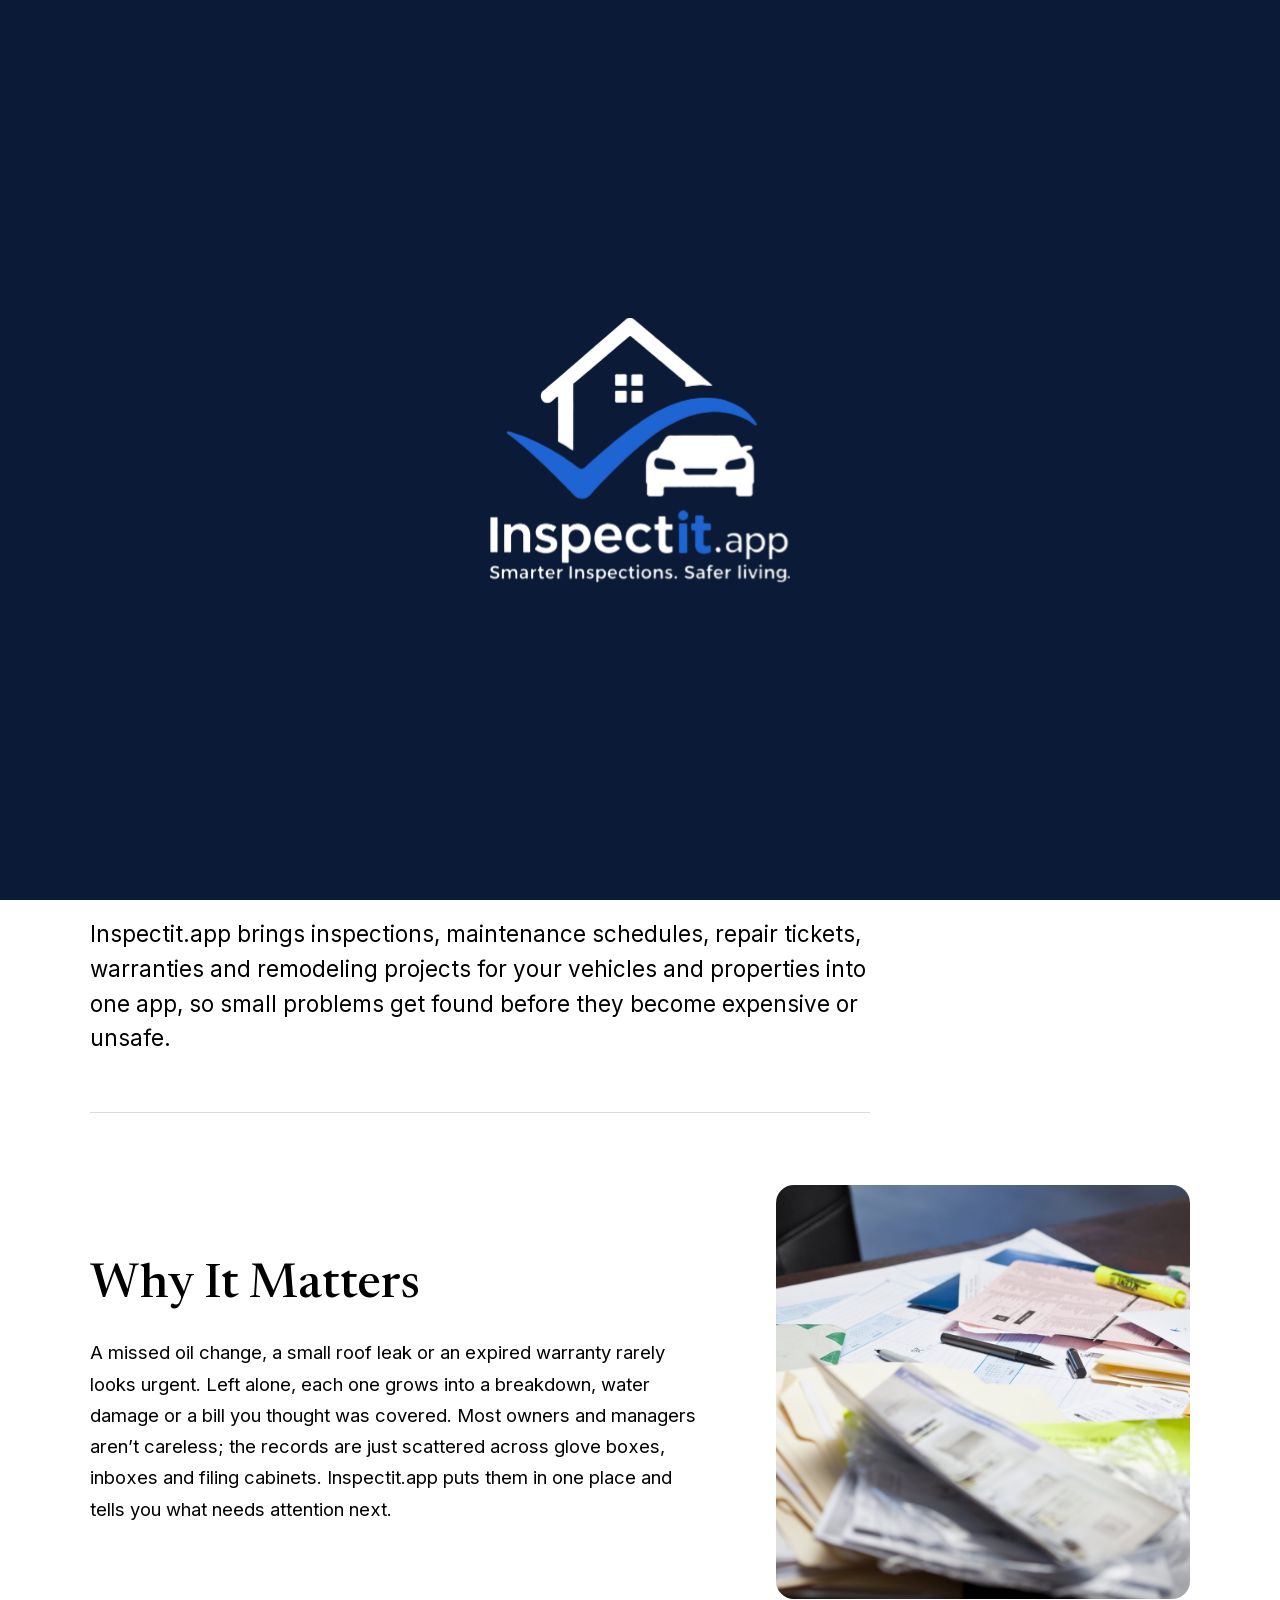
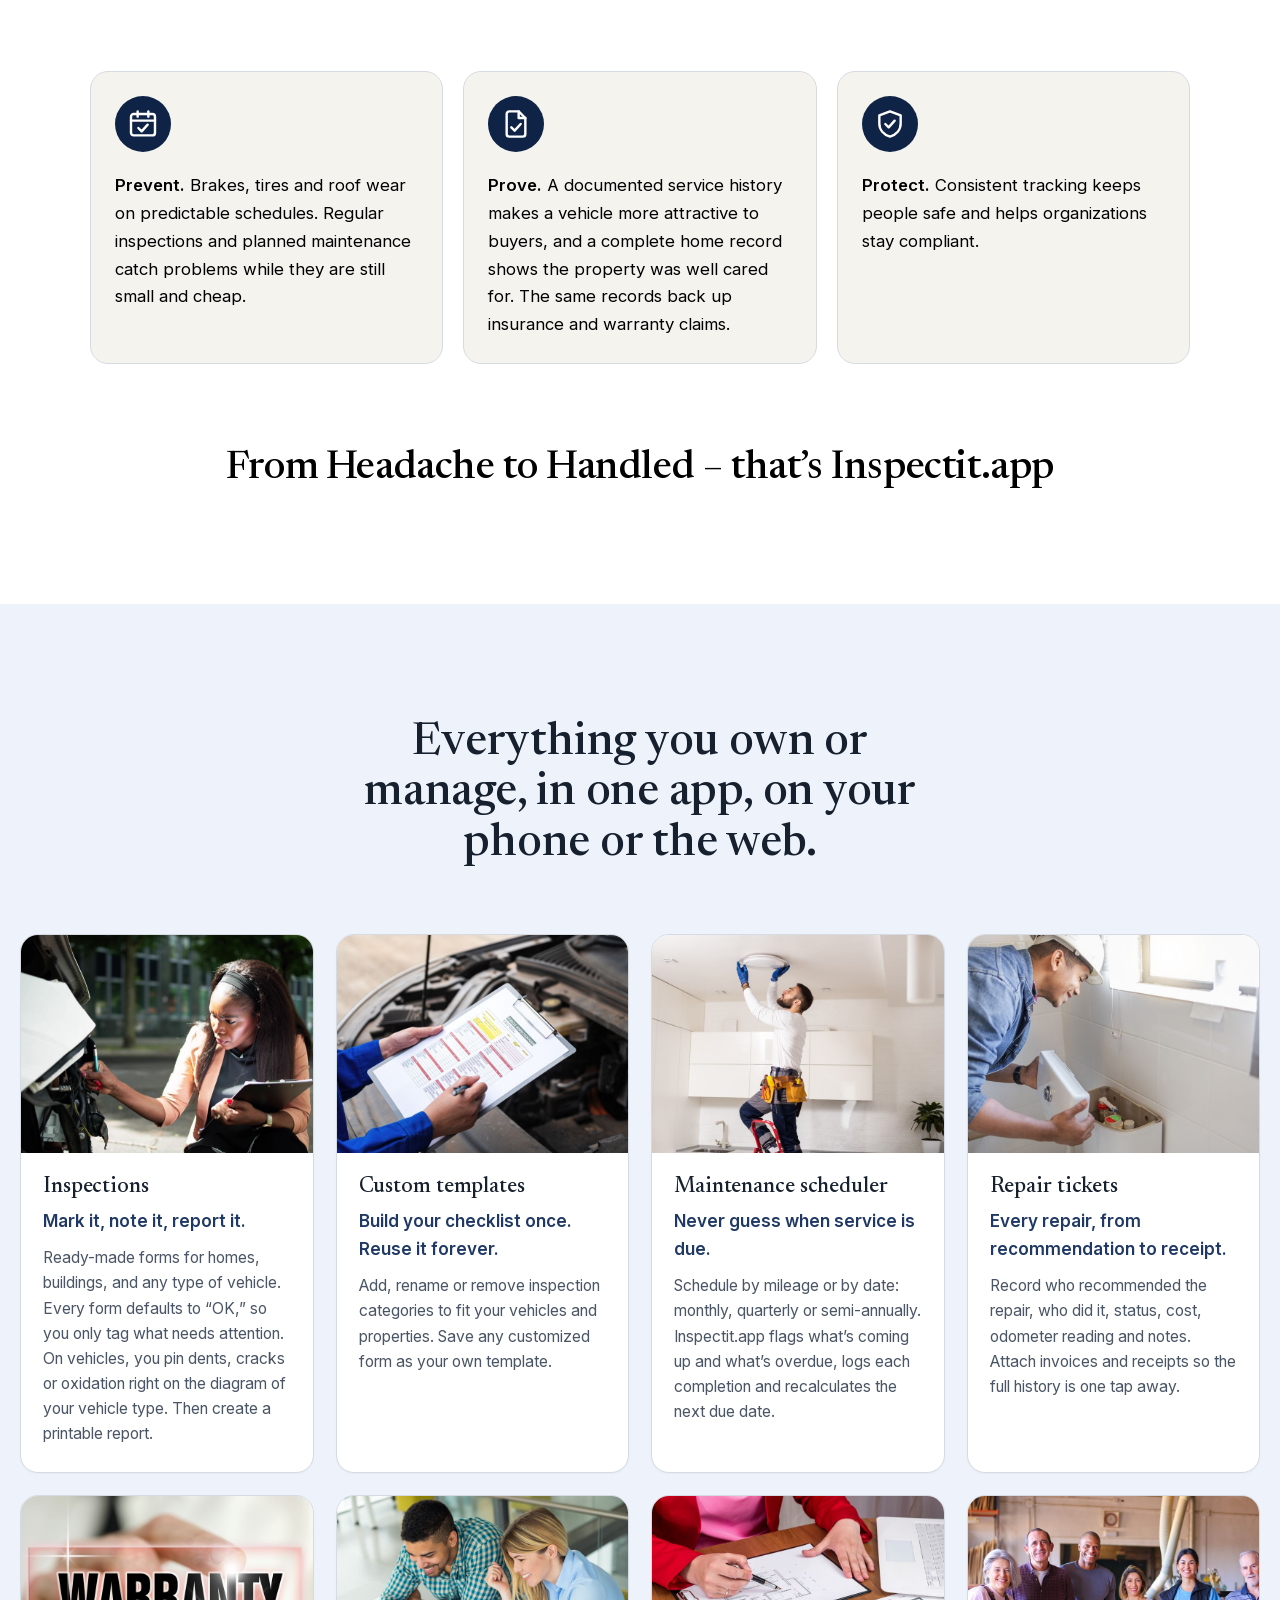
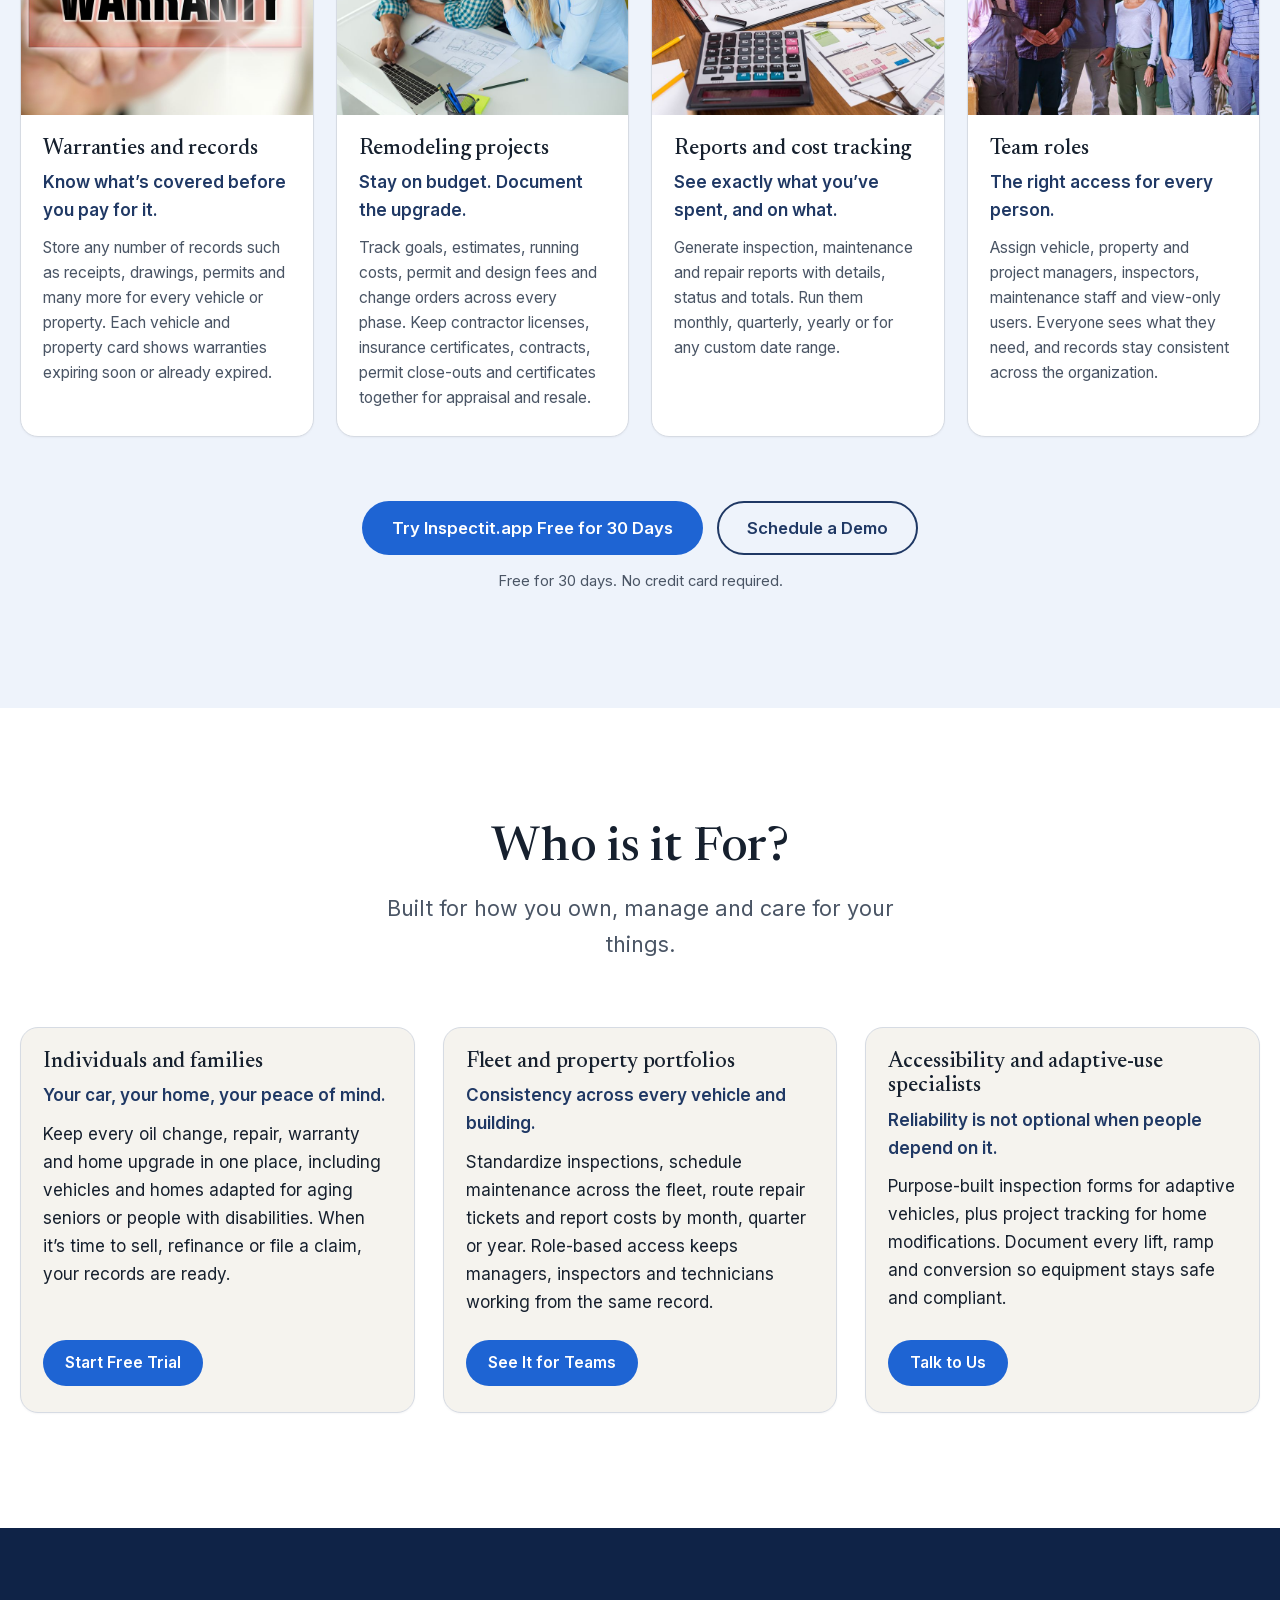
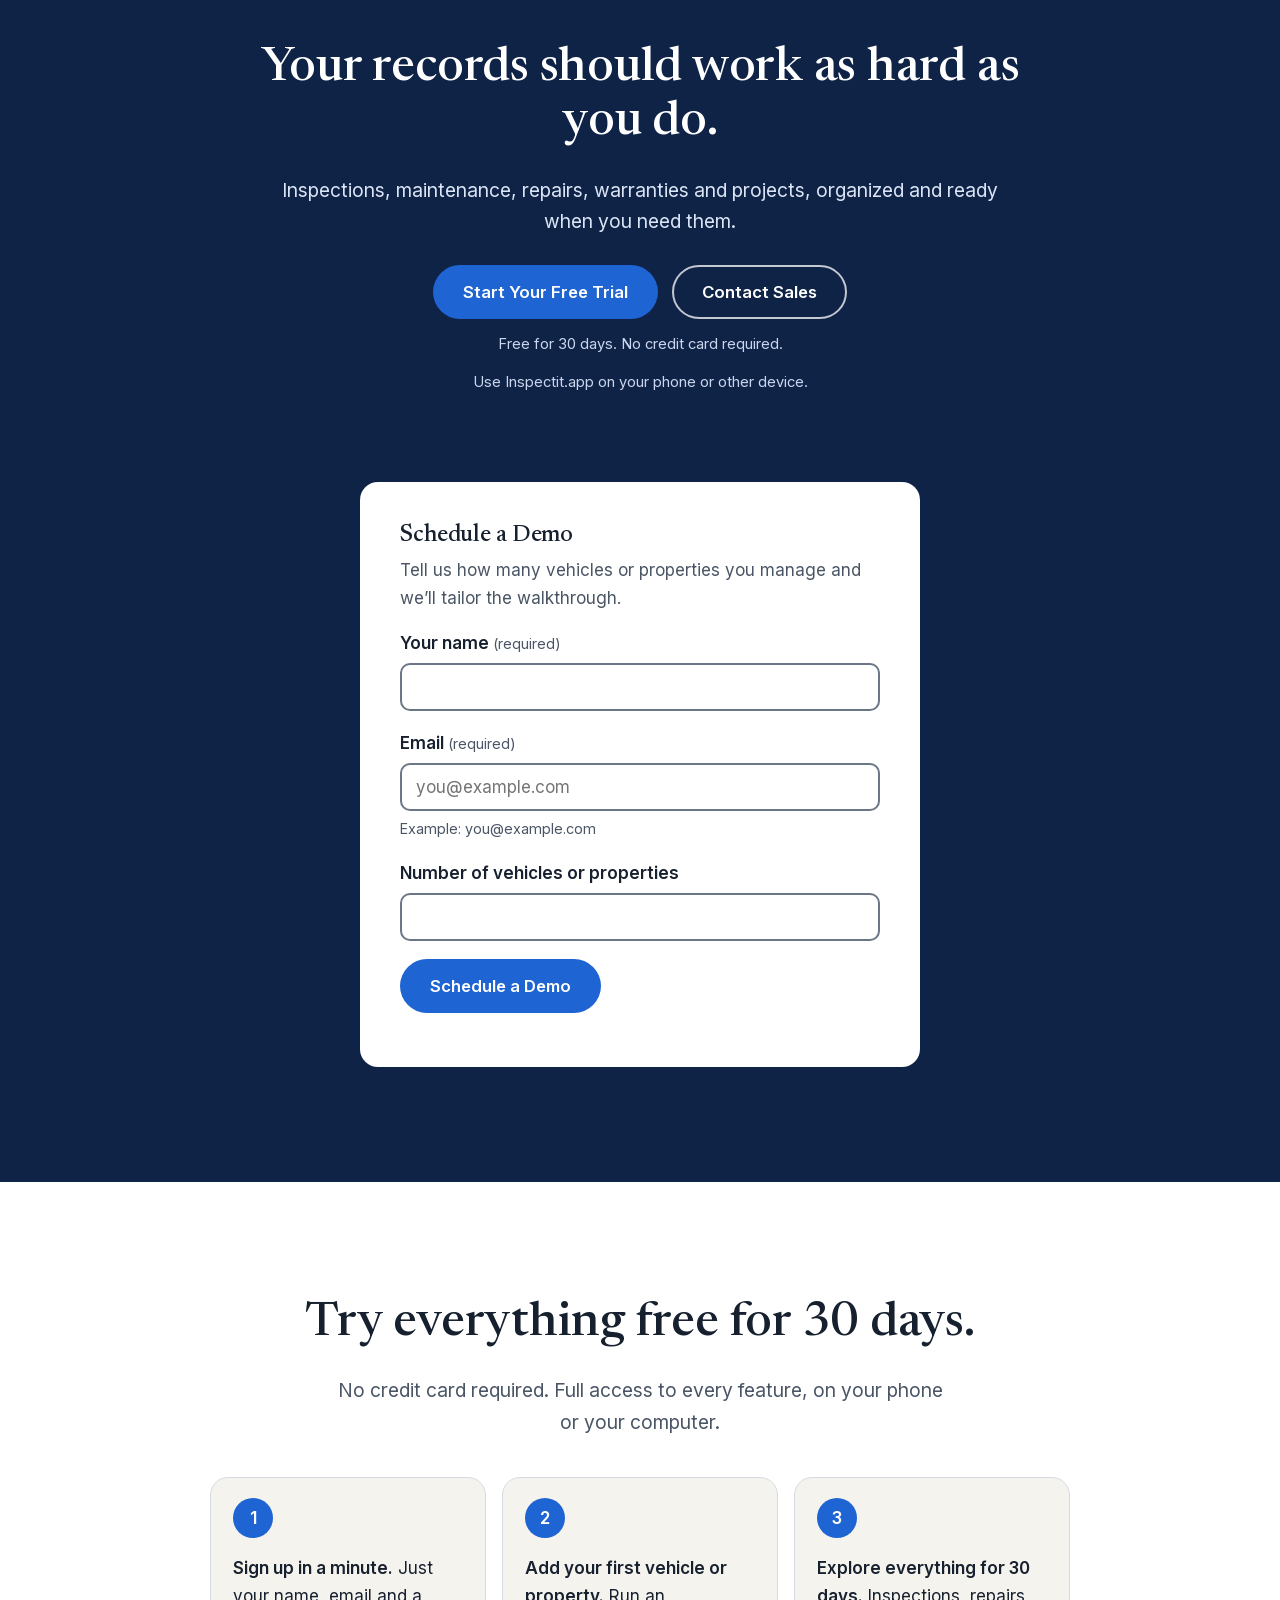
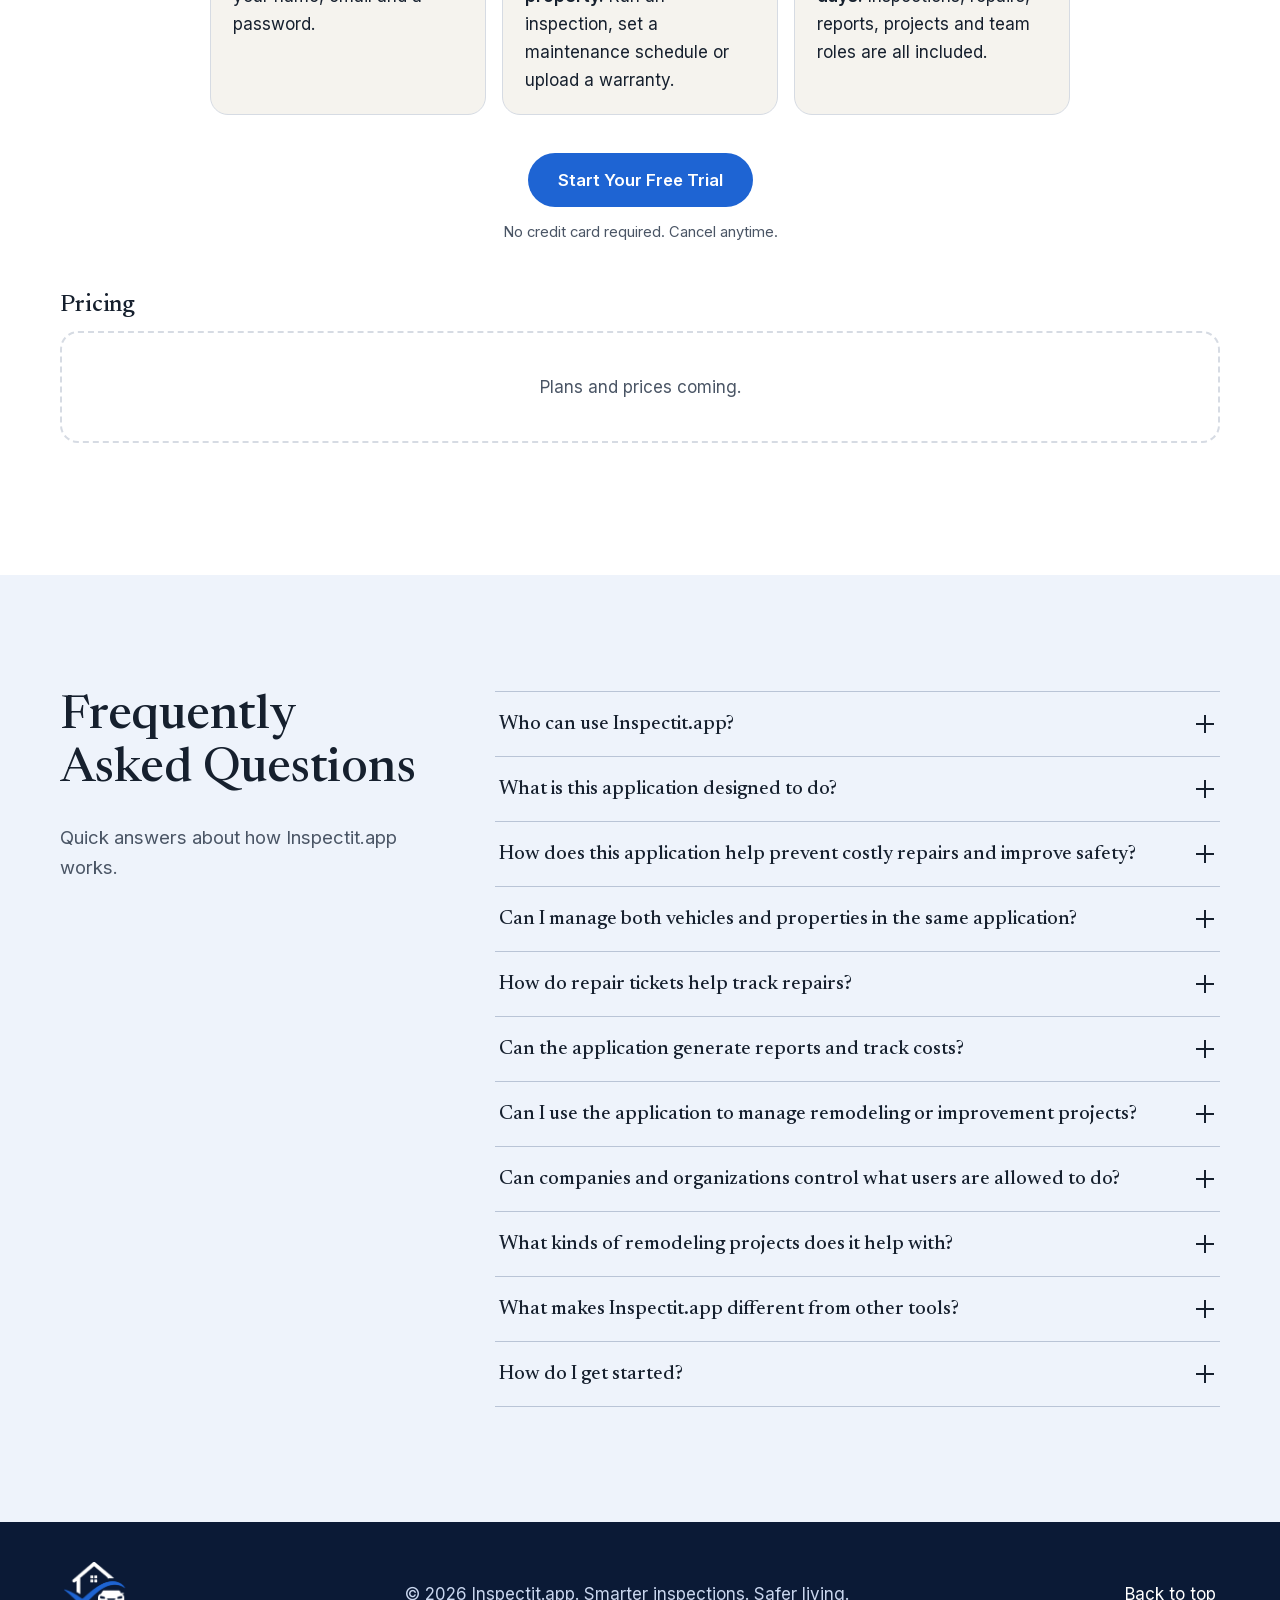
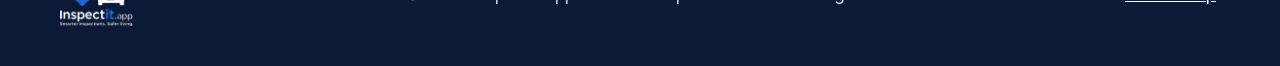
==== site/index.html @ 2d5c4000 "Add website forms, account emails, trial lifecycle and calendar reminders Website and accounts: - Se" ====
<!doctype html>
<html lang="en">
<head>
<meta charset="utf-8">
<meta name="viewport" content="width=device-width, initial-scale=1">
<title>Inspectit.app | Inspections, repairs and records for vehicles and properties</title>
<meta name="description" content="Inspectit.app brings inspections, maintenance schedules, repair tickets, warranties and remodeling projects for your vehicles and properties into one app.">
<meta name="theme-color" content="#0f2347">
<link rel="icon" href="assets/logo-mark.png" type="image/png">
<link rel="preload" href="assets/fonts/newsreader-1.woff2" as="font" type="font/woff2" crossorigin>
<link rel="preload" href="assets/fonts/inter-0.woff2" as="font" type="font/woff2" crossorigin>
<link rel="stylesheet" href="css/fonts.css">
<link rel="stylesheet" href="css/styles.css">
<script>document.documentElement.classList.add('js');</script>
</head>
<body>
<a class="skip-link" href="#main">Skip to main content</a>

<!-- Opening sequence: logo appears, then fades into the Hero. Decorative only; any key or click skips it. -->
<div id="splash" class="splash" aria-hidden="true">
  <img src="assets/logo-white.png" alt="" class="splash__logo" width="1200" height="1057">
</div>

<header class="site-header" id="top">
  <div class="site-header__inner">
    <a class="brand" href="#top" aria-label="Inspectit.app, back to top">
      <img src="assets/logo.png" alt="Inspectit.app. Smarter inspections. Safer living." width="1200" height="1057">
    </a>

    <button class="nav-toggle" type="button" aria-expanded="false" aria-controls="site-nav">
      <span class="nav-toggle__bars" aria-hidden="true"></span>
      <span class="nav-toggle__label">Menu</span>
    </button>

    <nav id="site-nav" class="site-nav" aria-label="Main">
      <ul class="site-nav__list">
        <li><a href="#why-it-matters">Why it Matters</a></li>
        <li><a href="#how-it-works">How it Works</a></li>
        <li><a href="#who-is-it-for">Who is it For?</a></li>
        <li><a href="#call-to-action">Call to Action</a></li>
        <li><a href="#free-trial">Free Trial</a></li>
        <li><a href="#pricing">Pricing</a></li>
        <li><a href="#faq">FAQ</a></li>
      </ul>
      <div class="site-nav__actions">
        <button type="button" class="btn btn--ghost" data-open-video>
          <svg aria-hidden="true" focusable="false" viewBox="0 0 24 24" width="18" height="18"><path fill="currentColor" d="M8 5v14l11-7z"/></svg>
          Demo video
        </button>
        <a class="btn btn--solid" href="https://inspectit.app/web/inspectit-app.html">Log in</a>
      </div>
    </nav>
  </div>
</header>

<main id="main" tabindex="-1">

  <!-- HERO -->
  <section class="hero" aria-labelledby="hero-title">
    <div class="hero__inner">
      <div class="hero__copy">
        <p class="eyebrow">Every inspection, repair and upgrade. One place.</p>
        <h1 id="hero-title">Catch it early. Fix it once. Keep the record forever.</h1>
        <p class="hero__lead">Inspectit.app brings inspections, maintenance schedules, repair tickets, warranties and remodeling projects for your vehicles and properties into one app, so small problems get found before they become expensive or unsafe.</p>
        <div class="hero__cta">
          <a data-open-signup class="btn btn--solid btn--lg" href="#free-trial">Start Your Free 30-Day Trial</a>
          <a class="btn btn--outline-light btn--lg" href="#how-it-works">See How It Works</a>
        </div>
        <p class="microcopy microcopy--light">Free for 30 days. No credit card required.</p>
      </div>
      <figure class="hero__art">
        <img src="assets/hero-collage.jpg" width="1024" height="1024"
             alt="Four inspection scenes. A homeowner checks the outside of a house with a tablet. A mechanic inspects a car engine with a flashlight and clipboard. A modern brick and glass commercial building. A person in a wheelchair at the ramp of an adapted home.">
      </figure>
    </div>
  </section>

  <!-- SECTION 2: WHY IT MATTERS -->
  <section class="why" id="why-it-matters" aria-labelledby="why-title">
    <div class="why__wrap">
      <p class="why__intro">Inspectit.app brings inspections, maintenance schedules, repair tickets, warranties and remodeling projects for your vehicles and properties into one app, so small problems get found before they become expensive or unsafe.</p>

      <div class="why__main">
        <div class="why__text">
          <h2 id="why-title">Why It Matters</h2>
          <p>A missed oil change, a small roof leak or an expired warranty rarely looks urgent. Left alone, each one grows into a breakdown, water damage or a bill you thought was covered. Most owners and managers aren&rsquo;t careless; the records are just scattered across glove boxes, inboxes and filing cabinets. Inspectit.app puts them in one place and tells you what needs attention next.</p>
        </div>
        <figure class="why__photo">
          <img src="assets/why-it-matters.jpg" width="1000" height="1000" loading="lazy"
               alt="A cluttered desk covered in loose papers, envelopes, file folders and a plastic sleeve of documents, showing how records get scattered.">
        </figure>
      </div>

      <ul class="why__list">
        <li>
          <span class="why__icon" aria-hidden="true">
            <svg viewBox="0 0 24 24" width="32" height="32" fill="none" stroke="currentColor" stroke-width="1.8" stroke-linecap="round" stroke-linejoin="round" focusable="false"><rect x="3" y="4.5" width="18" height="16" rx="2"/><path d="M3 9.5h18M8 2.5v4M16 2.5v4M8.5 15l2.5 2.5 4.5-5"/></svg>
          </span>
          <p><strong>Prevent.</strong> Brakes, tires and roof wear on predictable schedules. Regular inspections and planned maintenance catch problems while they are still small and cheap.</p>
        </li>
        <li>
          <span class="why__icon" aria-hidden="true">
            <svg viewBox="0 0 24 24" width="32" height="32" fill="none" stroke="currentColor" stroke-width="1.8" stroke-linecap="round" stroke-linejoin="round" focusable="false"><path d="M14 2.5H7a2 2 0 0 0-2 2v15a2 2 0 0 0 2 2h10a2 2 0 0 0 2-2v-12z"/><path d="M14 2.5v5h5M8.5 14.5l2.5 2.5 4.5-5"/></svg>
          </span>
          <p><strong>Prove.</strong> A documented service history makes a vehicle more attractive to buyers, and a complete home record shows the property was well cared for. The same records back up insurance and warranty claims.</p>
        </li>
        <li>
          <span class="why__icon" aria-hidden="true">
            <svg viewBox="0 0 24 24" width="32" height="32" fill="none" stroke="currentColor" stroke-width="1.8" stroke-linecap="round" stroke-linejoin="round" focusable="false"><path d="M12 2.5l8 3v6.2c0 4.6-3.2 8.3-8 9.8-4.8-1.5-8-5.2-8-9.8V5.5z"/><path d="M8.5 12l2.5 2.5 4.5-5"/></svg>
          </span>
          <p><strong>Protect.</strong> Consistent tracking keeps people safe and helps organizations stay compliant.</p>
        </li>
      </ul>

      <p class="why__tag">From Headache to Handled &ndash; that&rsquo;s Inspectit.app</p>
    </div>
  </section>

  <!-- SECTION 3: HOW IT WORKS -->
  <section class="section section--tint" id="how-it-works" aria-labelledby="how-title">
    <div class="wrap wrap--wide">
      <h2 id="how-title" class="how__title">Everything you own or manage, in one app, on your phone or the web.</h2>
      <ul class="cards">
        <li class="card">
          <img src="assets/feature-inspections.jpg" width="800" height="600" loading="lazy" alt="A woman crouches beside a vehicle with a clipboard, examining a part under the hood.">
          <div class="card__body">
            <h3>Inspections</h3>
            <p class="card__hook">Mark it, note it, report it.</p>
            <p>Ready-made forms for homes, buildings, and any type of vehicle. Every form defaults to &ldquo;OK,&rdquo; so you only tag what needs attention. On vehicles, you pin dents, cracks or oxidation right on the diagram of your vehicle type. Then create a printable report.</p>
          </div>
        </li>
        <li class="card">
          <img src="assets/feature-custom-templates.jpg" width="800" height="600" loading="lazy" alt="A person holding a clipboard with a color-coded inspection checklist in front of an open car engine.">
          <div class="card__body">
            <h3>Custom templates</h3>
            <p class="card__hook">Build your checklist once. Reuse it forever.</p>
            <p>Add, rename or remove inspection categories to fit your vehicles and properties. Save any customized form as your own template.</p>
          </div>
        </li>
        <li class="card">
          <img src="assets/feature-maintenance-scheduler.jpg" width="800" height="600" loading="lazy" alt="A maintenance worker on a small ladder replaces a ceiling light in a bright kitchen.">
          <div class="card__body">
            <h3>Maintenance scheduler</h3>
            <p class="card__hook">Never guess when service is due.</p>
            <p>Schedule by mileage or by date: monthly, quarterly or semi-annually. Inspectit.app flags what&rsquo;s coming up and what&rsquo;s overdue, logs each completion and recalculates the next due date.</p>
          </div>
        </li>
        <li class="card">
          <img src="assets/feature-repair-tickets.jpg" width="800" height="600" loading="lazy" alt="A worker in a hard hat repairs a toilet tank in a tiled bathroom.">
          <div class="card__body">
            <h3>Repair tickets</h3>
            <p class="card__hook">Every repair, from recommendation to receipt.</p>
            <p>Record who recommended the repair, who did it, status, cost, odometer reading and notes. Attach invoices and receipts so the full history is one tap away.</p>
          </div>
        </li>
        <li class="card">
          <img src="assets/feature-warranties-records.jpg" width="800" height="600" loading="lazy" alt="A hand holding up a sign that reads &ldquo;Warranty.&rdquo;">
          <div class="card__body">
            <h3>Warranties and records</h3>
            <p class="card__hook">Know what&rsquo;s covered before you pay for it.</p>
            <p>Store any number of records such as receipts, drawings, permits and many more for every vehicle or property. Each vehicle and property card shows warranties expiring soon or already expired.</p>
          </div>
        </li>
        <li class="card">
          <img src="assets/feature-remodeling-projects.jpg" width="800" height="600" loading="lazy" alt="A couple smiling at a laptop with floor plans and drafting tools on the table, planning a remodel.">
          <div class="card__body">
            <h3>Remodeling projects</h3>
            <p class="card__hook">Stay on budget. Document the upgrade.</p>
            <p>Track goals, estimates, running costs, permit and design fees and change orders across every phase. Keep contractor licenses, insurance certificates, contracts, permit close-outs and certificates together for appraisal and resale.</p>
          </div>
        </li>
        <li class="card">
          <img src="assets/feature-reports-costs.jpg" width="800" height="600" loading="lazy" alt="A calculator, pencils and printed floor plans on a desk while a person marks up a plan.">
          <div class="card__body">
            <h3>Reports and cost tracking</h3>
            <p class="card__hook">See exactly what you&rsquo;ve spent, and on what.</p>
            <p>Generate inspection, maintenance and repair reports with details, status and totals. Run them monthly, quarterly, yearly or for any custom date range.</p>
          </div>
        </li>
        <li class="card">
          <img src="assets/feature-team-roles.jpg" width="800" height="600" loading="lazy" alt="A diverse group of six smiling coworkers standing together in a workshop.">
          <div class="card__body">
            <h3>Team roles</h3>
            <p class="card__hook">The right access for every person.</p>
            <p>Assign vehicle, property and project managers, inspectors, maintenance staff and view-only users. Everyone sees what they need, and records stay consistent across the organization.</p>
          </div>
        </li>
      </ul>
      <div class="cta-strip">
        <div class="cta-strip__buttons">
          <a data-open-signup class="btn btn--solid btn--lg" href="#free-trial">Try Inspectit.app Free for 30 Days</a>
          <a class="btn btn--ghost btn--lg" href="#book-demo">Schedule a Demo</a>
        </div>
        <p class="microcopy">Free for 30 days. No credit card required.</p>
      </div>
    </div>
  </section>

  <!-- SECTION 4: WHO IT'S FOR -->
  <section class="section" id="who-is-it-for" aria-labelledby="who-title">
    <div class="wrap wrap--wide">
      <h2 id="who-title" class="who__title">Who is it For?</h2>
      <p class="who__sub">Built for how you own, manage and care for your things.</p>
      <ul class="cards cards--three">
        <li class="card card--audience">
          <div class="card__body">
            <h3>Individuals and families</h3>
            <p class="card__hook">Your car, your home, your peace of mind.</p>
            <p>Keep every oil change, repair, warranty and home upgrade in one place, including vehicles and homes adapted for aging seniors or people with disabilities. When it&rsquo;s time to sell, refinance or file a claim, your records are ready.</p>
            <a data-open-signup class="btn btn--solid" href="#free-trial" aria-label="Start Free Trial for individuals and families">Start Free Trial</a>
          </div>
        </li>
        <li class="card card--audience">
          <div class="card__body">
            <h3>Fleet and property portfolios</h3>
            <p class="card__hook">Consistency across every vehicle and building.</p>
            <p>Standardize inspections, schedule maintenance across the fleet, route repair tickets and report costs by month, quarter or year. Role-based access keeps managers, inspectors and technicians working from the same record.</p>
            <a class="btn btn--solid" href="#book-demo" aria-label="See It for Teams: fleet and property portfolios">See It for Teams</a>
          </div>
        </li>
        <li class="card card--audience">
          <div class="card__body">
            <h3>Accessibility and adaptive-use specialists</h3>
            <p class="card__hook">Reliability is not optional when people depend on it.</p>
            <p>Purpose-built inspection forms for adaptive vehicles, plus project tracking for home modifications. Document every lift, ramp and conversion so equipment stays safe and compliant.</p>
            <a class="btn btn--solid" href="#book-demo" aria-label="Talk to Us: accessibility and adaptive-use specialists">Talk to Us</a>
          </div>
        </li>
      </ul>
    </div>
  </section>

  <!-- CALL TO ACTION (closing banner) -->
  <section class="section section--navy" id="call-to-action" aria-labelledby="cta-title">
    <div class="wrap cta">
      <div class="cta__banner">
        <h2 id="cta-title">Your records should work as hard as you do.</h2>
        <p class="cta__body">Inspections, maintenance, repairs, warranties and projects, organized and ready when you need them.</p>
        <div class="hero__cta">
          <a data-open-signup class="btn btn--solid btn--lg" href="#free-trial">Start Your Free Trial</a>
          <a class="btn btn--outline-light btn--lg" href="#book-demo">Contact Sales</a>
        </div>
        <p class="microcopy microcopy--light">Free for 30 days. No credit card required.</p>
        <p class="microcopy microcopy--light">Use Inspectit.app on your phone or other device.</p>
      </div>

      <div class="demo" id="book-demo" tabindex="-1">
        <h3>Schedule a Demo</h3>
        <p class="demo__helper" id="demo-helper">Tell us how many vehicles or properties you manage and we&rsquo;ll tailor the walkthrough.</p>
        <form id="demo-form" novalidate>
          <div class="visually-hidden" aria-hidden="true"><label>Leave this field empty<input type="text" name="website" tabindex="-1" autocomplete="off"></label></div>
          <div class="field">
            <label for="demo-name">Your name <span class="req">(required)</span></label>
            <input id="demo-name" name="name" type="text" autocomplete="name" required>
          </div>
          <div class="field">
            <label for="demo-email">Email <span class="req">(required)</span></label>
            <input id="demo-email" name="email" type="email" autocomplete="email" placeholder="you@example.com" required aria-describedby="demo-email-hint">
            <span class="hint" id="demo-email-hint">Example: you@example.com</span>
          </div>
          <div class="field">
            <label for="demo-count">Number of vehicles or properties</label>
            <input id="demo-count" name="count" type="number" min="1" inputmode="numeric" aria-describedby="demo-helper">
          </div>
          <button type="submit" class="btn btn--solid btn--lg">Schedule a Demo</button>
          <p id="demo-status" class="demo__status" role="status" aria-live="polite"></p>
        </form>
      </div>
    </div>
  </section>

  <!-- FREE TRIAL (+ PRICING) -->
  <section class="section" id="free-trial" aria-labelledby="trial-title">
    <div class="wrap">
      <div class="trial">
        <h2 id="trial-title">Try everything free for 30 days.</h2>
        <p class="trial__sub">No credit card required. Full access to every feature, on your phone or your computer.</p>
        <ol class="steps">
          <li><span class="steps__num" aria-hidden="true">1</span><div><strong>Sign up in a minute.</strong> Just your name, email and a password.</div></li>
          <li><span class="steps__num" aria-hidden="true">2</span><div><strong>Add your first vehicle or property.</strong> Run an inspection, set a maintenance schedule or upload a warranty.</div></li>
          <li><span class="steps__num" aria-hidden="true">3</span><div><strong>Explore everything for 30 days.</strong> Inspections, repairs, reports, projects and team roles are all included.</div></li>
        </ol>
        <button type="button" class="btn btn--solid btn--lg" data-open-signup>Start Your Free Trial</button>
        <p class="microcopy">No credit card required. Cancel anytime.</p>
      </div>
      <div id="pricing" class="pricing" tabindex="-1">
        <h3>Pricing</h3>
        <p class="placeholder">Plans and prices coming.</p>
      </div>
    </div>
  </section>

  <!-- FAQ -->
  <section class="section section--tint" id="faq" aria-labelledby="faq-title">
    <div class="wrap faq">
      <div class="faq__head">
        <h2 id="faq-title">Frequently Asked Questions</h2>
        <p>Quick answers about how Inspectit.app works.</p>
      </div>
      <div class="faq__list">
          <details class="faq__item">
            <summary><span>Who can use Inspectit.app?</span><span class="faq__icon" aria-hidden="true"></span></summary>
            <div class="faq__answer"><p>The application is designed for individuals, companies, organizations, property managers, fleet managers, inspectors, maintenance personnel, and others responsible for managing vehicles, properties, or projects. It also supports vehicles and properties that have been adapted for aging individuals or people with disabilities.</p></div>
          </details>
          <details class="faq__item">
            <summary><span>What is this application designed to do?</span><span class="faq__icon" aria-hidden="true"></span></summary>
            <div class="faq__answer"><p>The application provides one place to manage inspections, maintenance schedules, repair tickets, warranties, documentation, and remodeling projects for vehicles and properties. It helps individuals, companies, and organizations keep important information organized and maintain an ongoing history of inspections, maintenance, repairs, and projects.</p></div>
          </details>
          <details class="faq__item">
            <summary><span>How does this application help prevent costly repairs and improve safety?</span><span class="faq__icon" aria-hidden="true"></span></summary>
            <div class="faq__answer"><p>The application creates a continuous record of inspections, scheduled maintenance, repairs, warranties, and projects, helping users identify potential problems, document corrective actions, monitor overdue items, and maintain historical records. For organizations and commercial entities, it also provides a centralized way to support ongoing maintenance, safety practices, documentation, and compliance activities.</p></div>
          </details>
          <details class="faq__item">
            <summary><span>Can I manage both vehicles and properties in the same application?</span><span class="faq__icon" aria-hidden="true"></span></summary>
            <div class="faq__answer"><p>Yes! Users can create individual records, or &ldquo;cards,&rdquo; for vehicles and properties. Each card can contain its own inspections, maintenance schedules, repair tickets, warranties, documents, costs, and historical records.</p></div>
          </details>
          <details class="faq__item">
            <summary><span>How do repair tickets help track repairs?</span><span class="faq__icon" aria-hidden="true"></span></summary>
            <div class="faq__answer"><p>Repair tickets provide a detailed record of each repair, including who recommended the repair, the repair provider or vendor, status, date completed, cost, odometer reading when applicable, description, and notes. Related invoices, receipts, and other documentation can also be attached to the repair record.</p></div>
          </details>
          <details class="faq__item">
            <summary><span>Can the application generate reports and track costs?</span><span class="faq__icon" aria-hidden="true"></span></summary>
            <div class="faq__answer"><p>Yes. Users can generate inspection, maintenance, and repair reports containing dates, descriptions, status, and costs. Reports can be generated for monthly, quarterly, yearly, or customized date ranges. The system can also provide an ongoing history and help users track the total amount spent on maintenance and repairs.</p></div>
          </details>
          <details class="faq__item">
            <summary><span>Can I use the application to manage remodeling or improvement projects?</span><span class="faq__icon" aria-hidden="true"></span></summary>
            <div class="faq__answer"><p>Yes. Property owners and organizations can create projects for remodeling, major repairs, energy-efficiency improvements, accessibility modifications, adaptive-use projects, or other types of improvements. Projects can track goals, estimates, materials, expenses, permits, design fees, change orders, contractors, subcontractors, schedules, and project documentation from beginning to completion.</p></div>
          </details>
          <details class="faq__item">
            <summary><span>Can companies and organizations control what users are allowed to do?</span><span class="faq__icon" aria-hidden="true"></span></summary>
            <div class="faq__answer"><p>Yes. Organizations can assign different user roles based on responsibilities. For example, users may be assigned as vehicle managers, property managers, project managers, inspectors, maintenance personnel, or viewers. This allows organizations to give personnel access appropriate to their responsibilities while maintaining centralized records for vehicles, properties, and projects.</p></div>
          </details>
          <details class="faq__item">
            <summary><span>What kinds of remodeling projects does it help with?</span><span class="faq__icon" aria-hidden="true"></span></summary>
            <div class="faq__answer"><p>We support:</p><ul><li>Home repairs and regular maintenance</li><li>Accessibility improvements</li><li>Renovation, planning and budgeting</li><li>Tracking service providers with full documentation</li></ul></div>
          </details>
          <details class="faq__item">
            <summary><span>What makes Inspectit.app different from other tools?</span><span class="faq__icon" aria-hidden="true"></span></summary>
            <div class="faq__answer"><p>Inspectit.app is everything in one place: inspections, maintenance, repairs, warranties and documents, and remodeling projects. It has a human-centered design and capacity for personalized inspection and maintenance forms. We focus on making the process feel manageable and empowering.</p></div>
          </details>
          <details class="faq__item">
            <summary><span>How do I get started?</span><span class="faq__icon" aria-hidden="true"></span></summary>
            <div class="faq__answer"><p>Click &ldquo;Schedule a Demo&rdquo; on the homepage or log in to begin planning and simplifying your next home project.</p></div>
          </details>
      </div>
    </div>
  </section>

</main>

<footer class="site-footer">
  <div class="wrap site-footer__inner">
    <img src="assets/logo-white.png" alt="Inspectit.app" width="1200" height="1057" class="site-footer__logo">
    <p>&copy; <span id="year">2026</span> Inspectit.app. Smarter inspections. Safer living.</p>
    <a href="#top">Back to top</a>
  </div>
</footer>

<div class="sticky-cta" id="sticky-cta">
  <a data-open-signup class="btn btn--solid btn--lg" href="#free-trial">Try Free for 30 Days</a>
</div>

<!-- Free trial sign-up (opened by every "Start Free Trial" button) -->
<dialog id="signup-dialog" class="video-dialog signup" aria-labelledby="signup-title">
  <div class="video-dialog__head">
    <h2 id="signup-title">Start your free 30-day trial</h2>
    <button type="button" class="btn btn--ghost" data-close-signup aria-label="Close sign-up form">Close</button>
  </div>
  <div class="signup__grid">
    <div>
      <p class="signup__sub">Full access to every feature. No credit card required.</p>
      <form id="signup-form" novalidate>
        <p class="hint">Fields marked (required) must be filled in. The rest are optional.</p>
        <div class="field">
          <label for="su-name">Your name <span class="req">(required)</span></label>
          <input id="su-name" name="name" type="text" autocomplete="name" placeholder="Jane Smith" required>
        </div>
        <div class="field">
          <label for="su-email">Email address <span class="req">(required)</span></label>
          <input id="su-email" name="email" type="email" autocomplete="email" placeholder="you@example.com" required>
        </div>
        <div class="field">
          <label for="su-pass">Create a password <span class="req">(required)</span></label>
          <input id="su-pass" name="password" type="password" autocomplete="new-password" minlength="8" placeholder="At least 8 characters" required aria-describedby="su-pass-hint">
          <span class="hint" id="su-pass-hint">Use at least 8 characters.</span>
          <label class="check"><input type="checkbox" id="su-show"> Show password</label>
        </div>
        <div class="field">
          <label for="su-track">What will you track?</label>
          <select id="su-track" name="track"><option value="">Choose one</option><option value="vehicles">Vehicles</option><option value="properties">Properties</option><option value="both">Both</option></select>
        </div>
        <fieldset class="field fieldset">
          <legend>Who is it for?</legend>
          <label class="check"><input type="radio" name="who" value="me"> Just me</label>
          <label class="check"><input type="radio" name="who" value="org" id="su-org-radio" aria-controls="su-org-wrap"> My company or organization</label>
        </fieldset>
        <div class="field" id="su-org-wrap" hidden>
          <label for="su-org">Company or organization name</label>
          <input id="su-org" name="org" type="text" autocomplete="organization">
        </div>
        <div class="field">
          <label for="su-size">How many vehicles or properties?</label>
          <select id="su-size" name="size"><option value="">Choose one</option><option value="1-5">1&ndash;5</option><option value="6-25">6&ndash;25</option><option value="26-100">26&ndash;100</option><option value="100+">More than 100</option></select>
        </div>
        <button type="submit" class="btn btn--solid btn--lg">Start My Free Trial</button>
        <p class="microcopy">No credit card required. By signing up, you agree to the Terms of Service and Privacy Policy.</p>
        <p id="signup-status" class="demo__status" role="status" aria-live="polite"></p>
      </form>
      <div id="signup-done" class="signup__done" hidden tabindex="-1">
        <h3>You&rsquo;re in.</h3>
        <p>Your 30-day trial has started. Add your first vehicle or property to get going.</p>
        <a class="btn btn--solid" href="https://inspectit.app/web/inspectit-app.html">Open Inspectit.app and log in</a>
      </div>
    </div>
    <ul class="checks">
      <li>Every feature: inspections, maintenance, repairs, warranties, projects and reports</li>
      <li>Use it on your phone or other device</li>
      <li>Free for 30 days, cancel anytime</li>
    </ul>
  </div>
</dialog>

<!-- Demo video. Opens on request only, never autoplays. -->
<dialog id="video-dialog" class="video-dialog" aria-labelledby="video-title" aria-describedby="video-desc">
  <div class="video-dialog__head">
    <h2 id="video-title">Inspectit.app demo video</h2>
    <button type="button" class="btn btn--ghost" data-close-video aria-label="Close demo video">Close</button>
  </div>
  <div class="video-frame" id="video-frame" data-video-id="HfiE1c0ejH8"></div>
  <p class="video-dialog__link"><a href="https://youtu.be/HfiE1c0ejH8" target="_blank" rel="noopener">Watch on YouTube<span class="visually-hidden"> (opens in a new tab)</span></a></p>
  <p id="video-desc" class="video-dialog__desc">A walkthrough of Inspectit.app showing how to inspect, schedule maintenance and track repairs for vehicles and properties.</p>
  <details class="transcript">
    <summary>Read the video transcript</summary>
    <div class="transcript__body">
      <p>Welcome to Inspectit.app, the application that manages your vehicles, properties, and remodeling projects all in one place, whether you are an individual homeowner, property manager of multiple units, have a fleet of vehicles, or monitoring commercial properties. Inspectit.app provides the most convenient access for recording and maintaining inspections, maintenance, repairs, warranties, and important records for any type of vehicle or property. Not only that, Inspectit.app is efficient and easy to use. Users are able to generate and store previous inspections, repairs, maintenance, and remodeling projects as well.</p>
      <p>Users have the ability to create their own inspection forms and maintenance scheduling from built-in templates to fit their specific needs. Inspectit.app has templates for adaptive vehicles and properties modified or designed for limited mobility or special accommodations such as wheelchair accessibility or aging in place needs. A special feature on vehicle inspections is the ability to make use of a vehicle diagram where marks can be placed with codes showing various things such as dents, scratches, cracks, oxidation, or others you can create on your own. Whether a vehicle or property, users are able to keep track of all repair and maintenance expenses per vehicle or per property as well as all vehicles in a fleet or multiple properties.</p>
      <p>In this way, users are able to generate costs associated with any or all vehicles or properties. Inspectit.app allows for various user roles such as inspectors, managers, maintenance personnel, project managers, or viewers only. Inspectit.app features remodeling projects or major repairs and keeps track of budgets, various categories of cost such as materials and labor, permits, code requirements. It also includes contractor information such as proposals, licensing, insurance certificates, references, and contracts.</p>
      <p>Similar information is stored for subcontractors, designers, engineers, among others. Your project payment schedule shows payments and receipts and ongoing balance of your project. And documents such as permits, approvals, certificates, warranties are all stored as well. Your various project categories are editable to fit your specific needs.</p>
      <p>Again, everything is stored in one place, adjusted for your specific use and needs. This information is valuable for documenting inspections, maintenance, repairs, or remodeling when it comes time to sell a vehicle or property to potential buyers. Inspectit.app does it all.</p>
    </div>
  </details>
</dialog>

<script src="js/main.js"></script>
</body>
</html>
---- site/css/fonts.css ----
/* Self-hosted Inter and Newsreader (latin) */
@font-face {
  font-family: 'Inter';
  font-style: normal;
  font-weight: 400;
  font-display: swap;
  src: url(../assets/fonts/inter-0.woff2) format('woff2');
  unicode-range: U+0000-00FF, U+0131, U+0152-0153, U+02BB-02BC, U+02C6, U+02DA, U+02DC, U+0304, U+0308, U+0329, U+2000-206F, U+20AC, U+2122, U+2191, U+2193, U+2212, U+2215, U+FEFF, U+FFFD;
}
@font-face {
  font-family: 'Inter';
  font-style: normal;
  font-weight: 500;
  font-display: swap;
  src: url(../assets/fonts/inter-0.woff2) format('woff2');
  unicode-range: U+0000-00FF, U+0131, U+0152-0153, U+02BB-02BC, U+02C6, U+02DA, U+02DC, U+0304, U+0308, U+0329, U+2000-206F, U+20AC, U+2122, U+2191, U+2193, U+2212, U+2215, U+FEFF, U+FFFD;
}
@font-face {
  font-family: 'Inter';
  font-style: normal;
  font-weight: 600;
  font-display: swap;
  src: url(../assets/fonts/inter-0.woff2) format('woff2');
  unicode-range: U+0000-00FF, U+0131, U+0152-0153, U+02BB-02BC, U+02C6, U+02DA, U+02DC, U+0304, U+0308, U+0329, U+2000-206F, U+20AC, U+2122, U+2191, U+2193, U+2212, U+2215, U+FEFF, U+FFFD;
}
@font-face {
  font-family: 'Newsreader';
  font-style: normal;
  font-weight: 400;
  font-display: swap;
  src: url(../assets/fonts/newsreader-1.woff2) format('woff2');
  unicode-range: U+0000-00FF, U+0131, U+0152-0153, U+02BB-02BC, U+02C6, U+02DA, U+02DC, U+0304, U+0308, U+0329, U+2000-206F, U+20AC, U+2122, U+2191, U+2193, U+2212, U+2215, U+FEFF, U+FFFD;
}
@font-face {
  font-family: 'Newsreader';
  font-style: normal;
  font-weight: 500;
  font-display: swap;
  src: url(../assets/fonts/newsreader-1.woff2) format('woff2');
  unicode-range: U+0000-00FF, U+0131, U+0152-0153, U+02BB-02BC, U+02C6, U+02DA, U+02DC, U+0304, U+0308, U+0329, U+2000-206F, U+20AC, U+2122, U+2191, U+2193, U+2212, U+2215, U+FEFF, U+FFFD;
}
@font-face {
  font-family: 'Newsreader';
  font-style: normal;
  font-weight: 600;
  font-display: swap;
  src: url(../assets/fonts/newsreader-1.woff2) format('woff2');
  unicode-range: U+0000-00FF, U+0131, U+0152-0153, U+02BB-02BC, U+02C6, U+02DA, U+02DC, U+0304, U+0308, U+0329, U+2000-206F, U+20AC, U+2122, U+2191, U+2193, U+2212, U+2215, U+FEFF, U+FFFD;
}
---- site/css/styles.css ----
/* Inspectit.app: design tokens */
:root{
  --navy-900:#0b1a36;
  --navy-800:#0f2347;
  --navy-700:#1f3864;
  --blue:#1e64d3;         /* brand, 5.3:1 on white */
  --blue-dark:#154fb0;
  --blue-light:#8fb8ff;   /* 7:1+ on navy */
  --ink:#16202e;
  --muted:#4a5565;        /* 7:1 on white */
  --paper:#ffffff;
  --cream:#f5f3ee;
  --tint:#eef3fb;
  --line:#d6dbe3;
  --radius:18px;
  --header-h:76px;
  --serif:"Newsreader",Georgia,"Times New Roman",serif;
  --sans:"Inter",system-ui,-apple-system,"Segoe UI",Roboto,Arial,sans-serif;
}
*,*::before,*::after{box-sizing:border-box}
html{scroll-behavior:smooth;scroll-padding-top:calc(var(--header-h) + 12px);-webkit-text-size-adjust:100%}
body{margin:0;font-family:var(--sans);font-size:1.0625rem;line-height:1.65;color:var(--ink);background:var(--paper)}
img,video{max-width:100%;height:auto;display:block}
h1,h2,h3{font-family:var(--serif);font-weight:500;line-height:1.12;margin:0 0 .5em;letter-spacing:-.005em}
h1{font-size:clamp(2.4rem,5.4vw,4.2rem)}
h2{font-size:clamp(2rem,4vw,3rem)}
h3{font-size:1.5rem}
p{margin:0 0 1em}
a{color:var(--blue-dark)}
:focus-visible{outline:3px solid #ffb703;outline-offset:3px;border-radius:4px}
main:focus{outline:none}

.skip-link{position:absolute;left:12px;top:-60px;z-index:1000;background:var(--navy-900);color:#fff;padding:12px 18px;border-radius:8px;font-weight:600;text-decoration:none}
.skip-link:focus{top:12px}

/* Opening sequence */
.splash{position:fixed;inset:0;z-index:900;display:none;place-items:center;background:var(--navy-900);opacity:1;transition:opacity 1s ease}
.js .splash{display:grid}
.splash.is-hidden{opacity:0;pointer-events:none}
.splash.is-gone{display:none}
.splash__logo{width:min(46vw,300px);opacity:0;animation:splash-in 1.1s ease .2s forwards}
@keyframes splash-in{from{opacity:0;transform:translateY(8px)}to{opacity:1;transform:none}}

/* Header */
.site-header{position:sticky;top:0;z-index:100;background:rgba(255,255,255,.97);border-bottom:1px solid var(--line);backdrop-filter:saturate(1.2) blur(8px)}
.site-header__inner{max-width:1360px;margin:0 auto;padding:0 20px;min-height:var(--header-h);display:flex;align-items:center;justify-content:space-between;gap:16px}
.brand img{height:56px;width:auto}
.brand{display:inline-flex;align-items:center;min-height:44px}

.nav-toggle{display:inline-flex;align-items:center;gap:10px;min-height:44px;padding:0 14px;background:transparent;border:2px solid var(--navy-700);border-radius:10px;color:var(--navy-700);font:600 1rem var(--sans);cursor:pointer}
.nav-toggle__bars,.nav-toggle__bars::before,.nav-toggle__bars::after{display:block;width:20px;height:2px;background:currentColor;border-radius:2px;position:relative;content:""}
.nav-toggle__bars::before{position:absolute;top:-6px}
.nav-toggle__bars::after{position:absolute;top:6px}

.site-nav{display:none;position:absolute;left:0;right:0;top:100%;background:#fff;border-bottom:1px solid var(--line);padding:12px 20px 20px;box-shadow:0 18px 30px rgba(11,26,54,.12)}
.site-nav.is-open{display:block}
.site-nav__list{list-style:none;margin:0;padding:0}
.site-nav__list a{display:flex;align-items:center;min-height:48px;padding:0 4px;color:var(--ink);text-decoration:none;font-weight:500;border-bottom:1px solid var(--line)}
.site-nav__list a:hover{color:var(--blue-dark)}
.site-nav__actions{display:flex;gap:10px;margin-top:16px;flex-wrap:wrap}

@media (min-width:1180px){
  .nav-toggle{display:none}
  .site-nav{display:flex;position:static;background:none;border:0;padding:0;box-shadow:none;align-items:center;gap:22px;flex:1;justify-content:flex-end}
  .site-nav__list{display:flex;gap:2px}
  .site-nav__list a{border:0;font-size:.95rem;padding:0 10px;border-radius:8px;position:relative}
  .site-nav__list a:hover{background:var(--tint)}
  .site-nav__actions{margin:0;flex-wrap:nowrap}
}

/* Buttons (44px+ touch targets) */
.btn{display:inline-flex;align-items:center;justify-content:center;gap:8px;min-height:46px;padding:8px 20px;line-height:1.25;text-align:center;border-radius:999px;border:2px solid transparent;font:600 .98rem var(--sans);text-decoration:none;cursor:pointer;transition:background .2s,color .2s,border-color .2s}
.btn--lg{min-height:54px;padding:0 28px;font-size:1.05rem}
.btn--solid{background:var(--blue);color:#fff}
.btn--solid:hover{background:var(--blue-dark)}
.btn--ghost{background:transparent;color:var(--navy-700);border-color:var(--navy-700)}
.btn--ghost:hover{background:var(--tint)}
.btn--outline-light{background:transparent;color:#fff;border-color:rgba(255,255,255,.75)}
.btn--outline-light:hover{background:rgba(255,255,255,.12);border-color:#fff}

/* Hero */
.hero{background:radial-gradient(1200px 600px at 85% 10%,#1d3f7c 0%,transparent 60%),var(--navy-800);color:#fff;padding:clamp(40px,7vw,96px) 20px}
.hero__inner{max-width:1240px;margin:0 auto;display:grid;gap:40px;align-items:center}
.eyebrow{font-size:.82rem;letter-spacing:.16em;text-transform:uppercase;font-weight:600;color:var(--blue-light);margin-bottom:1.2em}
.eyebrow--dark{color:var(--blue-dark)}
.hero h1{color:#fff;max-width:14ch}
.hero__lead{font-size:clamp(1.05rem,1.6vw,1.25rem);color:#dbe5f6;max-width:54ch;margin:1.2em 0 1.8em}
.hero__cta{display:flex;flex-wrap:wrap;gap:14px}
.hero__art{margin:0}
.hero__art img{border-radius:var(--radius);box-shadow:0 30px 60px rgba(0,0,0,.35);aspect-ratio:1/1;object-fit:cover;width:100%}
@media (min-width:900px){
  .hero__inner{grid-template-columns:1.05fr .95fr;gap:64px}
  .hero__art{max-width:560px;justify-self:end}
}

/* Sections */
.section{padding:clamp(56px,9vw,120px) 20px}
.section--tint{background:var(--tint)}
.section--navy{background:var(--navy-800);color:#fff}
.section--navy h2{color:#fff}
.wrap{max-width:1160px;margin:0 auto}
.placeholder{color:var(--muted);border:2px dashed var(--line);border-radius:var(--radius);padding:40px 24px;text-align:center}
.section--navy .placeholder{color:#c9d6ee;border-color:rgba(255,255,255,.35)}
.pricing{margin-top:48px;scroll-margin-top:calc(var(--header-h) + 12px)}
.pricing:focus{outline:none}

/* Footer */
.site-footer{background:var(--navy-900);color:#c9d6ee;padding:40px 20px}
.site-footer__inner{display:flex;flex-wrap:wrap;gap:16px 32px;align-items:center;justify-content:space-between}
.site-footer__logo{height:64px;width:auto}
.site-footer p{margin:0}
.site-footer a{color:#fff}

/* Video dialog */
.video-dialog{width:min(960px,94vw);max-height:94vh;padding:20px;border:0;border-radius:var(--radius);background:#fff;color:var(--ink)}
.video-dialog::backdrop{background:rgba(11,26,54,.78)}
.video-dialog__head{display:flex;align-items:center;justify-content:space-between;gap:12px;margin-bottom:12px}
.video-dialog__head h2{font-size:1.4rem;margin:0}
.video-dialog{overflow:auto}
.video-dialog video{width:100%;max-height:52vh;background:#000;border-radius:10px}
.video-dialog__desc{margin:12px 0 0;font-size:.95rem;color:var(--muted)}

@media (prefers-reduced-motion:reduce){
  html{scroll-behavior:auto}
  *,*::before,*::after{animation-duration:.01ms!important;animation-iteration-count:1!important;transition-duration:.01ms!important}
  .splash__logo{opacity:1}
}
@media (forced-colors:active){.btn{border-color:ButtonText}}

/* Section 2: Why It Matters (black text, white background) */
.why{background:#fff;color:#000;padding:clamp(48px,8vw,104px) 20px}
.why h2{color:#000}
.why__wrap{max-width:1100px;margin:0 auto}
.why__intro{font-size:clamp(1.15rem,2vw,1.4rem);line-height:1.55;max-width:60ch;margin:0 0 clamp(40px,6vw,72px);padding-bottom:clamp(32px,5vw,56px);border-bottom:1px solid var(--line)}
.why__main{display:grid;gap:32px;align-items:center;margin-bottom:clamp(40px,6vw,72px)}
.why__text p{font-size:1.15rem;line-height:1.7;max-width:56ch;margin:0}
.why__photo{margin:0}
.why__photo img{width:100%;aspect-ratio:1/1;object-fit:cover;border-radius:var(--radius)}
.why__list{list-style:none;margin:0 0 clamp(40px,6vw,72px);padding:0;display:grid;gap:20px}
.why__list li{display:flex;gap:20px;align-items:flex-start;padding:24px;border:1px solid var(--line);border-radius:var(--radius);background:var(--cream)}
.why__list p{margin:0;font-size:1.05rem}
.why__icon{flex:none;display:grid;place-items:center;width:56px;height:56px;border-radius:50%;background:var(--navy-800);color:#fff}
.why__tag{font-family:var(--serif);font-weight:500;font-size:clamp(1.6rem,3.4vw,2.5rem);letter-spacing:-.01em;text-align:center;margin:0;color:#000}
@media (min-width:860px){
  .why__main{grid-template-columns:1.2fr .8fr;gap:64px}
  .why__list{grid-template-columns:repeat(3,1fr)}
  .why__list li{flex-direction:column}
}

/* Section 3: How it Works */
.wrap--wide{max-width:1320px}
.how__title{max-width:22ch;margin:0 auto clamp(36px,5vw,64px);text-align:center;font-size:clamp(1.9rem,3.6vw,2.8rem)}
.cards{list-style:none;margin:0;padding:0;display:grid;gap:24px;grid-template-columns:1fr}
.card{display:flex;flex-direction:column;background:#fff;border:1px solid var(--line);border-radius:var(--radius);overflow:hidden;box-shadow:0 1px 2px rgba(11,26,54,.04)}
.card img{width:100%;aspect-ratio:4/3;object-fit:cover}
.card__body{padding:22px 22px 26px}
.card h3{font-size:1.35rem;margin-bottom:.35em}
.card__hook{font-weight:600;color:var(--navy-700);margin-bottom:.6em}
.card__body p:last-child{margin:0;font-size:.98rem;color:var(--muted);line-height:1.6}
@media (min-width:640px){.cards{grid-template-columns:repeat(2,1fr)}}
@media (min-width:1100px){.cards{grid-template-columns:repeat(4,1fr);gap:22px}}

/* Section 4: Who it's for */
.who__title{text-align:center;margin-bottom:.3em}
.who__sub{text-align:center;font-size:clamp(1.1rem,2vw,1.35rem);color:var(--muted);max-width:40ch;margin:0 auto clamp(36px,5vw,64px)}
.cards--three .card{background:var(--cream)}
.card--audience .card__body{display:flex;flex-direction:column;flex:1}
.card--audience .card__body p:last-of-type{margin-bottom:1.4em}
.card--audience .btn{margin-top:auto;align-self:flex-start}
@media (min-width:640px){.cards--three{grid-template-columns:1fr}}
@media (min-width:900px){.cards--three{grid-template-columns:repeat(3,1fr);gap:28px}}

/* Call to action */
.microcopy{font-size:.92rem;color:var(--muted);margin:.9em 0 0}
.microcopy--light{color:#c9d6ee}
.cta-strip{margin-top:clamp(36px,5vw,64px);text-align:center}
.cta-strip__buttons{display:flex;flex-wrap:wrap;gap:14px;justify-content:center}
.cta__banner{text-align:center;max-width:760px;margin:0 auto}
.cta__banner .hero__cta{justify-content:center;margin-top:1.6em}
.cta__body{font-size:1.2rem;color:#dbe5f6;margin:0}
.demo{margin:clamp(48px,7vw,88px) auto 0;max-width:560px;background:#fff;color:var(--ink);border-radius:var(--radius);padding:clamp(24px,4vw,40px)}
.demo:focus{outline:none}
.demo h3{margin-bottom:.3em}
.demo__helper{color:var(--muted)}
.field{display:flex;flex-direction:column;gap:6px;margin-bottom:18px}
.field label{font-weight:600}
.req,.hint{font-weight:400;color:var(--muted);font-size:.9rem}
.field input{min-height:48px;padding:0 14px;font:inherit;border:2px solid #6b7686;border-radius:10px;background:#fff;color:var(--ink)}
.field input[aria-invalid="true"]{border-color:#b3261e}
.field .error{color:#b3261e;font-size:.92rem;font-weight:500}
.demo__status{margin:14px 0 0;font-weight:500}
.sticky-cta{display:none}
@media (max-width:767px){
  body{padding-bottom:84px}
  .sticky-cta{display:block;position:fixed;left:0;right:0;bottom:0;z-index:90;padding:12px 16px calc(12px + env(safe-area-inset-bottom));background:rgba(255,255,255,.97);border-top:1px solid var(--line)}
  .sticky-cta .btn{width:100%}
}

/* Free trial */
.trial{max-width:860px;margin:0 auto;text-align:center}
.trial__sub{font-size:1.2rem;color:var(--muted);max-width:52ch;margin:0 auto 2em}
.steps{list-style:none;margin:0 0 2.2em;padding:0;display:grid;gap:16px;text-align:left}
.steps li{display:flex;gap:16px;align-items:flex-start;background:var(--cream);border:1px solid var(--line);border-radius:var(--radius);padding:20px 22px}
.steps__num{flex:none;display:grid;place-items:center;width:40px;height:40px;border-radius:50%;background:var(--blue);color:#fff;font-weight:600}
@media (min-width:860px){.steps{grid-template-columns:repeat(3,1fr)}.steps li{flex-direction:column}}

/* Sign-up dialog */
.signup{width:min(920px,94vw);overflow:auto}
.signup__grid{display:grid;gap:28px}
.signup__sub{color:var(--muted);margin-top:0}
.signup .hint{display:block;margin-bottom:16px}
.signup select{min-height:48px;padding:0 12px;font:inherit;border:2px solid #6b7686;border-radius:10px;background:#fff;color:var(--ink)}
.fieldset{border:0;padding:0;margin:0 0 18px}
.fieldset legend{font-weight:600;padding:0;margin-bottom:6px}
.check{display:flex;align-items:center;gap:10px;min-height:44px;font-weight:400!important}
.check input{width:22px;height:22px;min-height:0;accent-color:var(--blue)}
.checks{list-style:none;margin:0;padding:24px;background:var(--tint);border-radius:var(--radius);align-self:start}
.checks li{position:relative;padding-left:32px;margin-bottom:14px}
.checks li::before{content:"";position:absolute;left:4px;top:.42em;width:10px;height:18px;border:solid var(--blue-dark);border-width:0 3px 3px 0;transform:rotate(40deg) scale(.7);transform-origin:center}
.signup__done{background:var(--tint);border-radius:var(--radius);padding:28px}
.signup__done:focus{outline:none}
@media (min-width:800px){.signup__grid{grid-template-columns:1.4fr .8fr}}

/* FAQ */
.faq{display:grid;gap:32px}
.faq__head p{color:var(--muted);font-size:1.15rem;margin:0}
.faq__item{border-bottom:1px solid #b9c4d6}
.faq__item:first-child{border-top:1px solid #b9c4d6}
.faq__item summary{list-style:none;display:flex;justify-content:space-between;align-items:center;gap:20px;min-height:64px;padding:16px 4px;cursor:pointer;font-family:var(--serif);font-size:1.25rem;line-height:1.3;font-weight:500}
.faq__item summary::-webkit-details-marker{display:none}
.faq__item summary:hover{color:var(--blue-dark)}
.faq__icon{position:relative;flex:none;width:22px;height:22px}
.faq__icon::before,.faq__icon::after{content:"";position:absolute;left:50%;top:50%;width:18px;height:2px;background:currentColor;transform:translate(-50%,-50%);transition:transform .2s}
.faq__icon::after{transform:translate(-50%,-50%) rotate(90deg)}
.faq__item[open] .faq__icon::after{transform:translate(-50%,-50%) rotate(0)}
.faq__answer{padding:0 4px 24px;max-width:68ch;color:var(--ink)}
.faq__answer p{margin:0 0 .8em}
.faq__answer ul{margin:0;padding-left:1.3em}
@media (min-width:900px){.faq{grid-template-columns:.8fr 1.6fr;gap:72px}.faq__head{position:sticky;top:calc(var(--header-h) + 24px);align-self:start}}

/* Accessibility and mobile pass */
.site-footer a{display:inline-flex;align-items:center;min-height:44px;padding:0 4px}
@media (max-width:767px){
  html{scroll-padding-bottom:96px}
  .hero__cta .btn,.cta-strip__buttons .btn{width:100%}
  .card--audience .btn{align-self:stretch}
}
@media (max-width:479px){
  .btn--lg{padding:10px 20px}
  .video-dialog{padding:14px;width:96vw}
  .demo,.checks{padding:20px}
}

.site-nav{max-height:calc(100vh - var(--header-h));overflow-y:auto}
@media (min-width:1180px){.site-nav{max-height:none;overflow:visible}}
.sticky-cta.is-tucked{display:none!important}



/* Video transcript */
.transcript{margin-top:14px;border-top:1px solid var(--line)}
.transcript summary{cursor:pointer;min-height:48px;display:flex;align-items:center;font-weight:600;color:var(--blue-dark)}
.transcript__body{max-height:38vh;overflow:auto;padding:4px 4px 8px}
.transcript__body p{font-size:.98rem;margin:0 0 1em}

.video-frame{position:relative;aspect-ratio:16/9;background:#000;border-radius:10px;overflow:hidden;width:min(100%,calc(52vh * 1.778));margin:0 auto}
.video-frame iframe{position:absolute;inset:0;width:100%;height:100%;border:0}
.video-dialog__link{margin:10px 0 0;font-size:.95rem}
.visually-hidden{position:absolute!important;width:1px;height:1px;margin:-1px;padding:0;overflow:hidden;clip:rect(0 0 0 0);white-space:nowrap;border:0}

/* Account pages (forgot / reset password) */
.account{min-height:60vh;padding:clamp(32px,6vw,80px) 20px;background:var(--tint)}
.account__card{max-width:520px;margin:0 auto;background:#fff;border-radius:var(--radius);padding:clamp(24px,4vw,40px);box-shadow:0 20px 40px rgba(11,26,54,.08)}
.account__card h1{font-size:clamp(1.8rem,4vw,2.4rem)}
.account__note{margin:1.4em 0 0}
.account .btn{text-decoration:none}
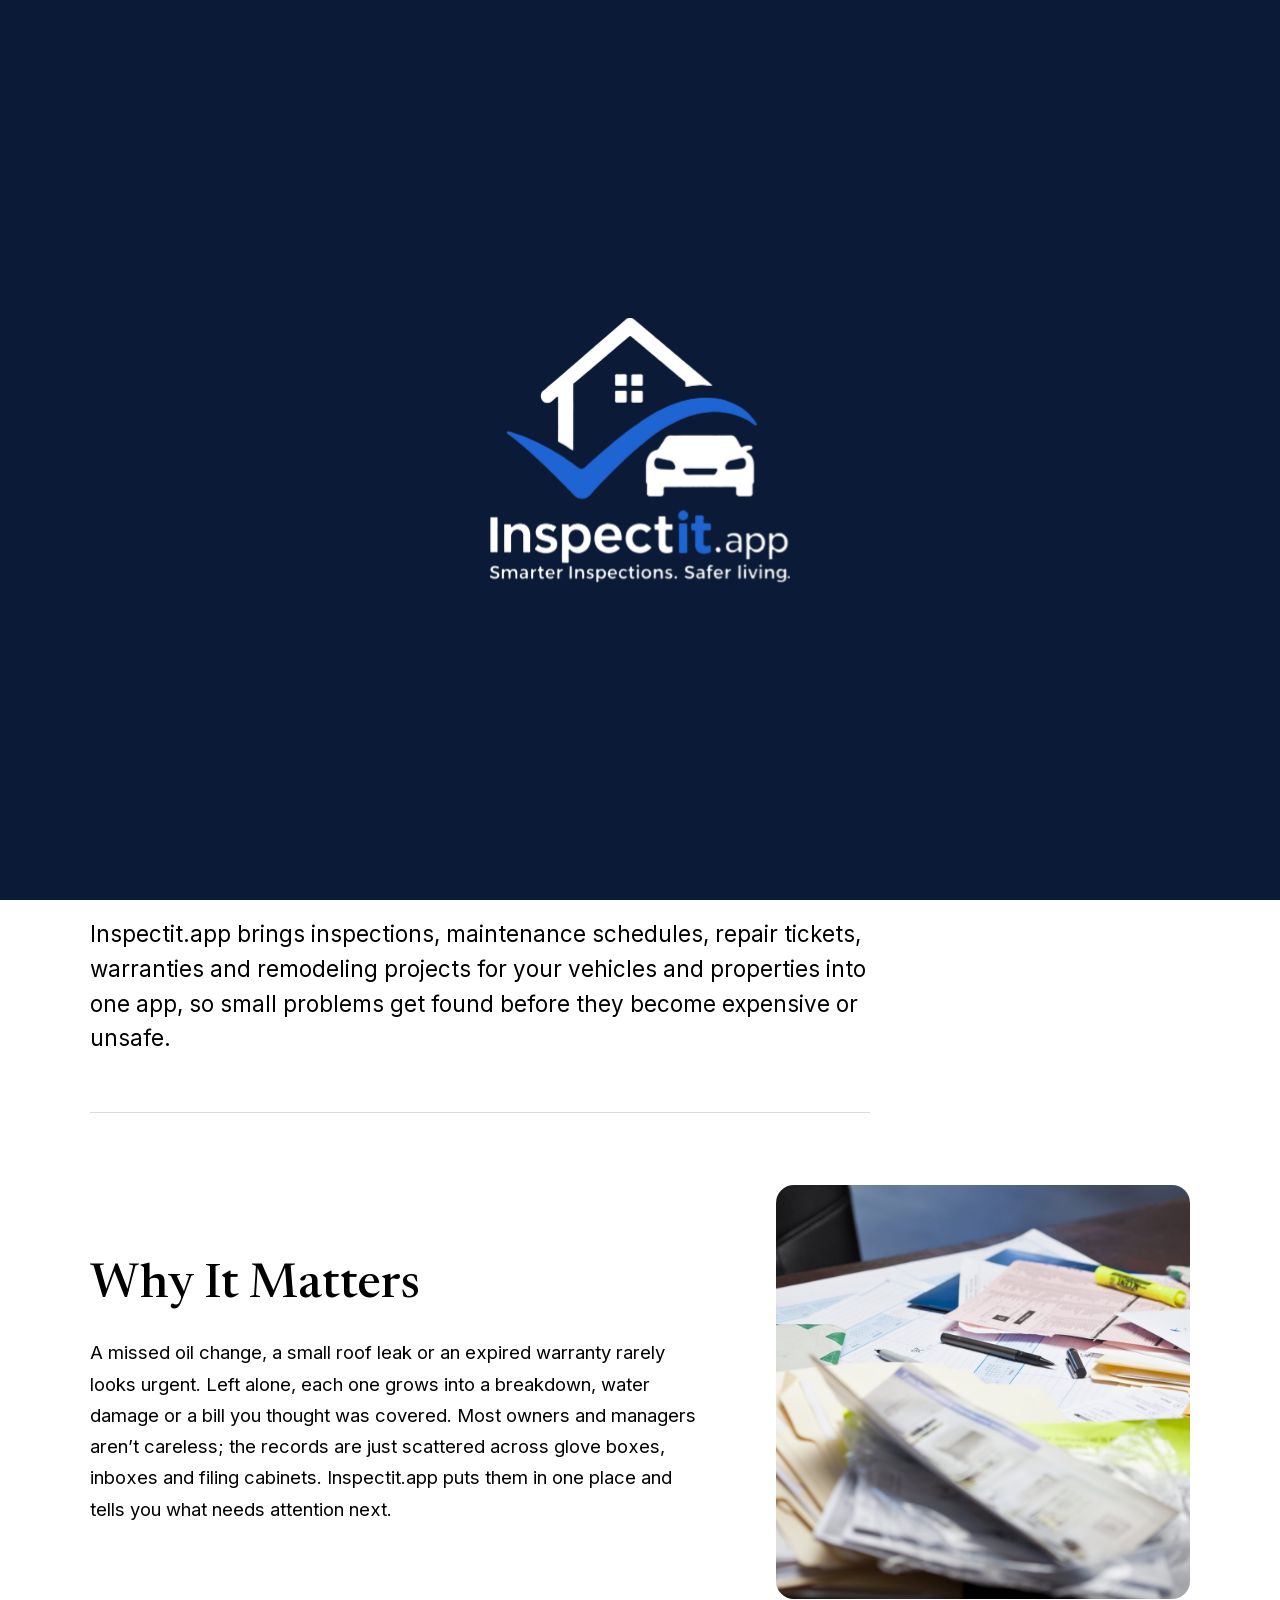
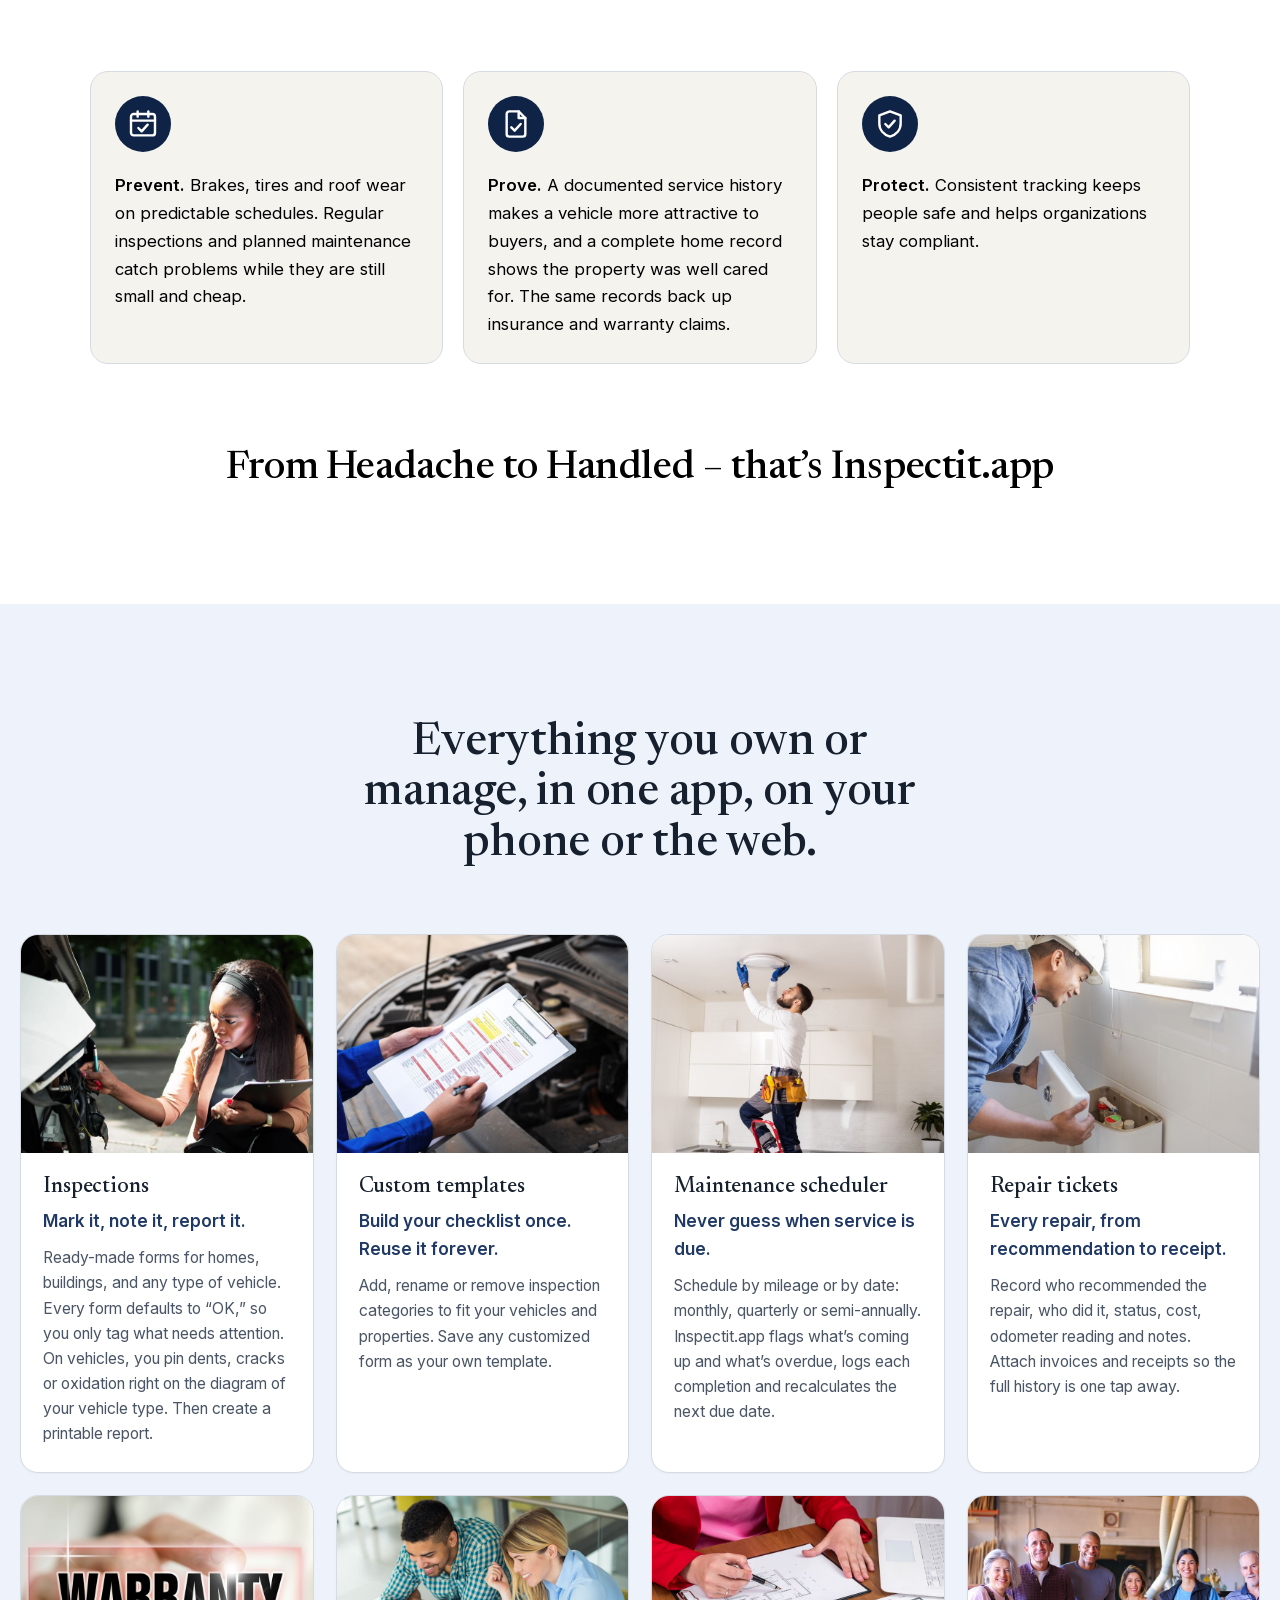
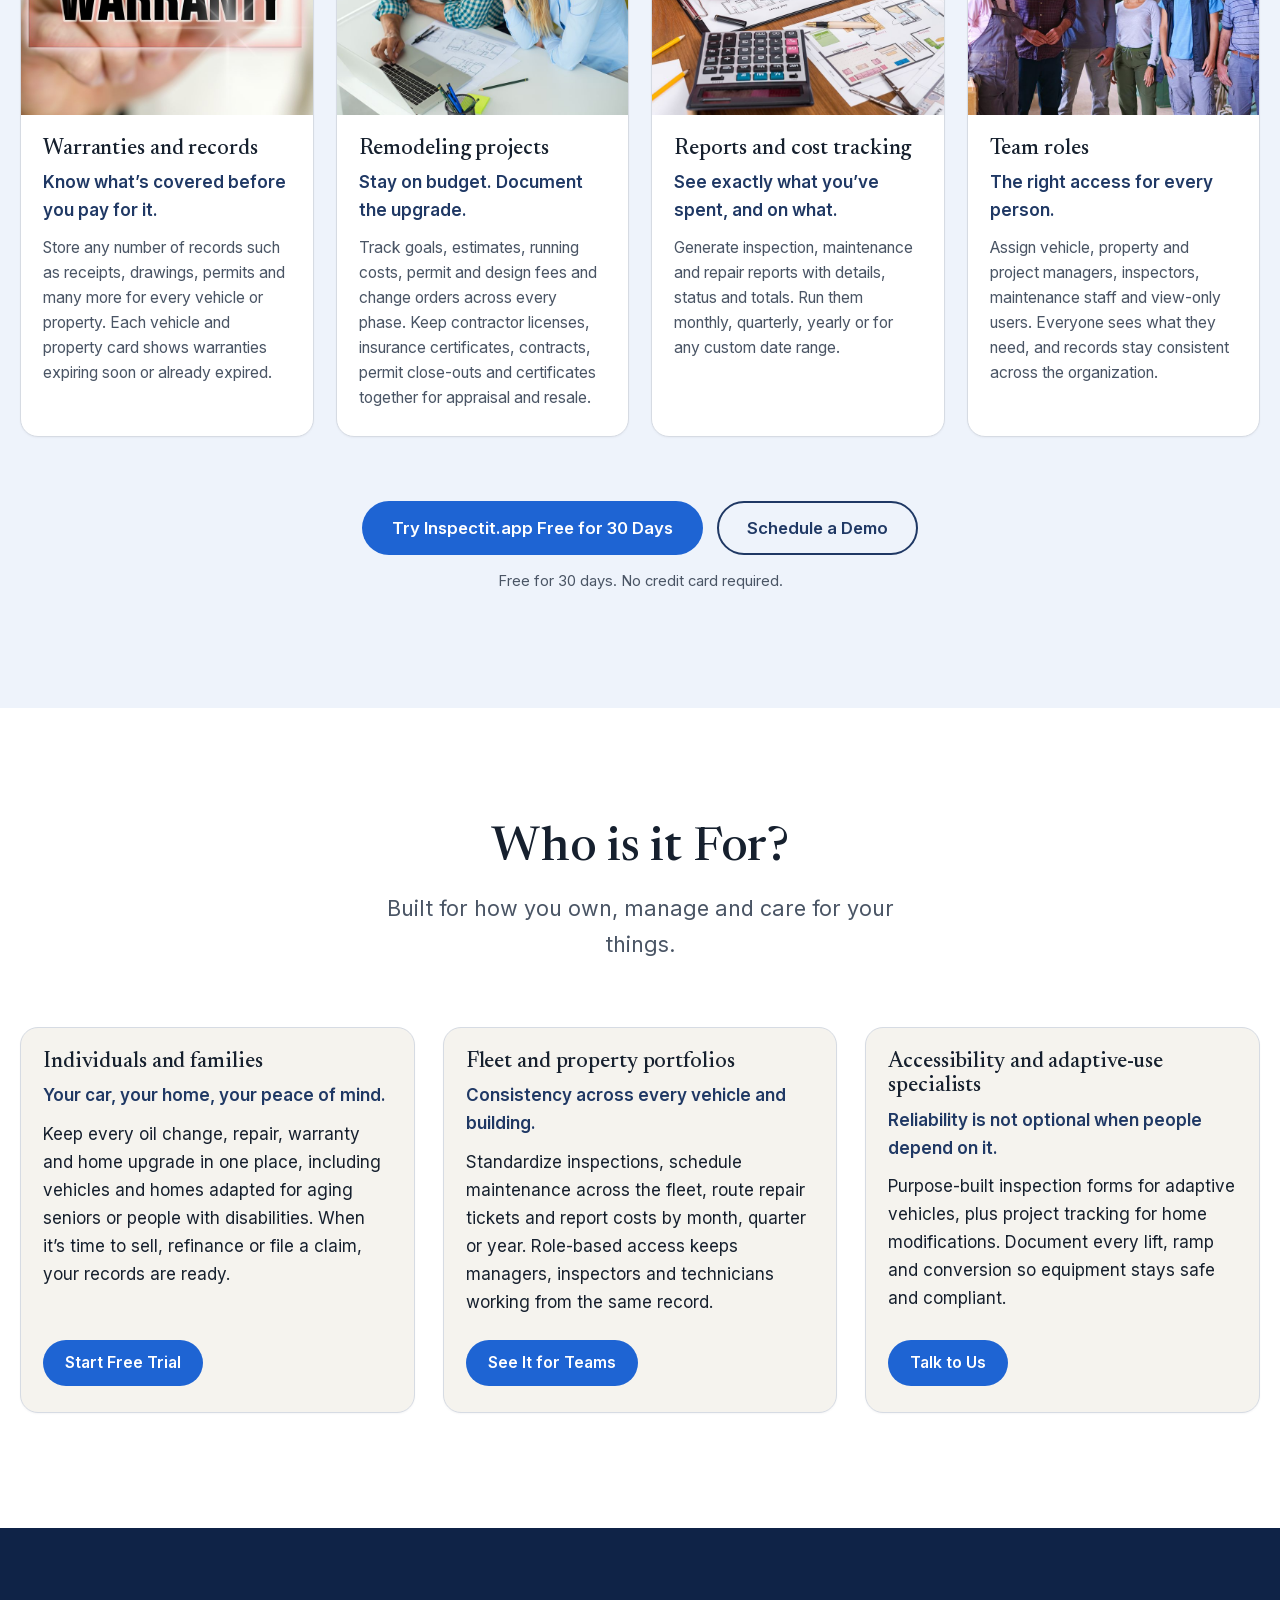
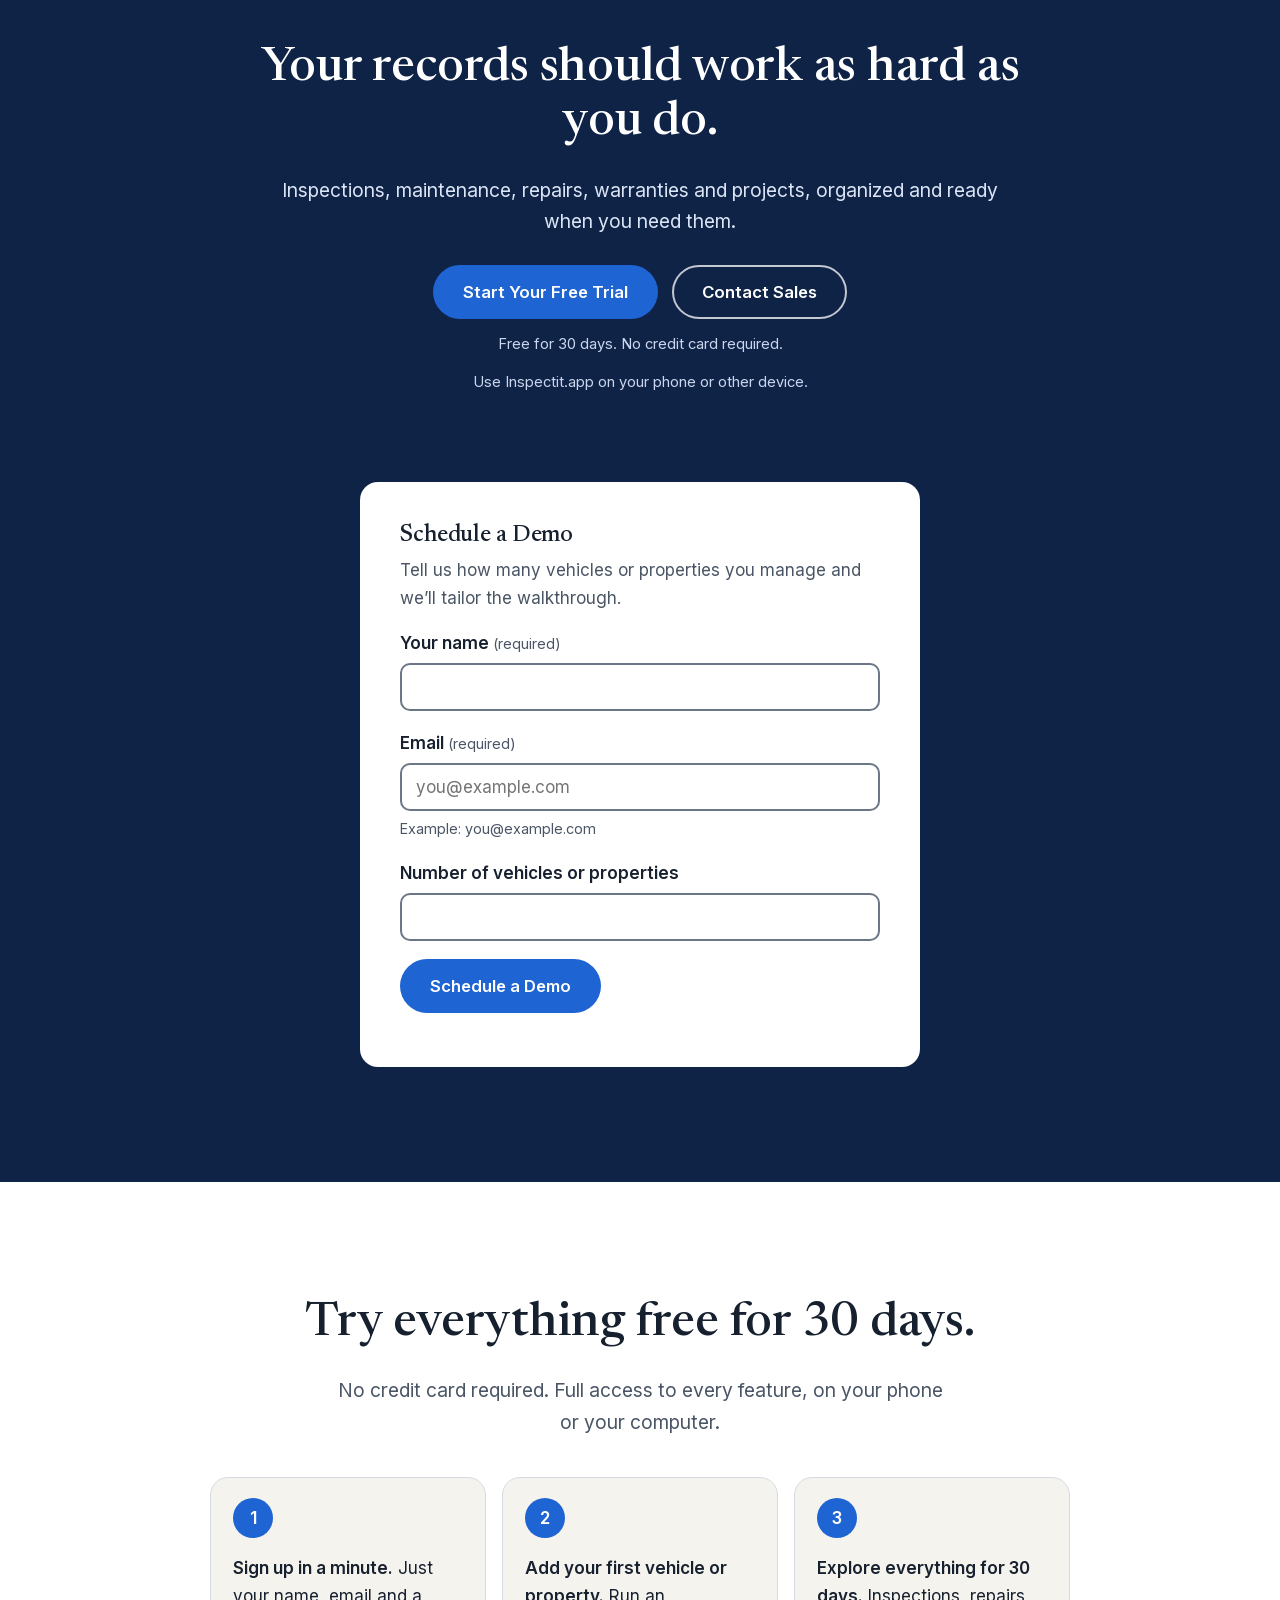
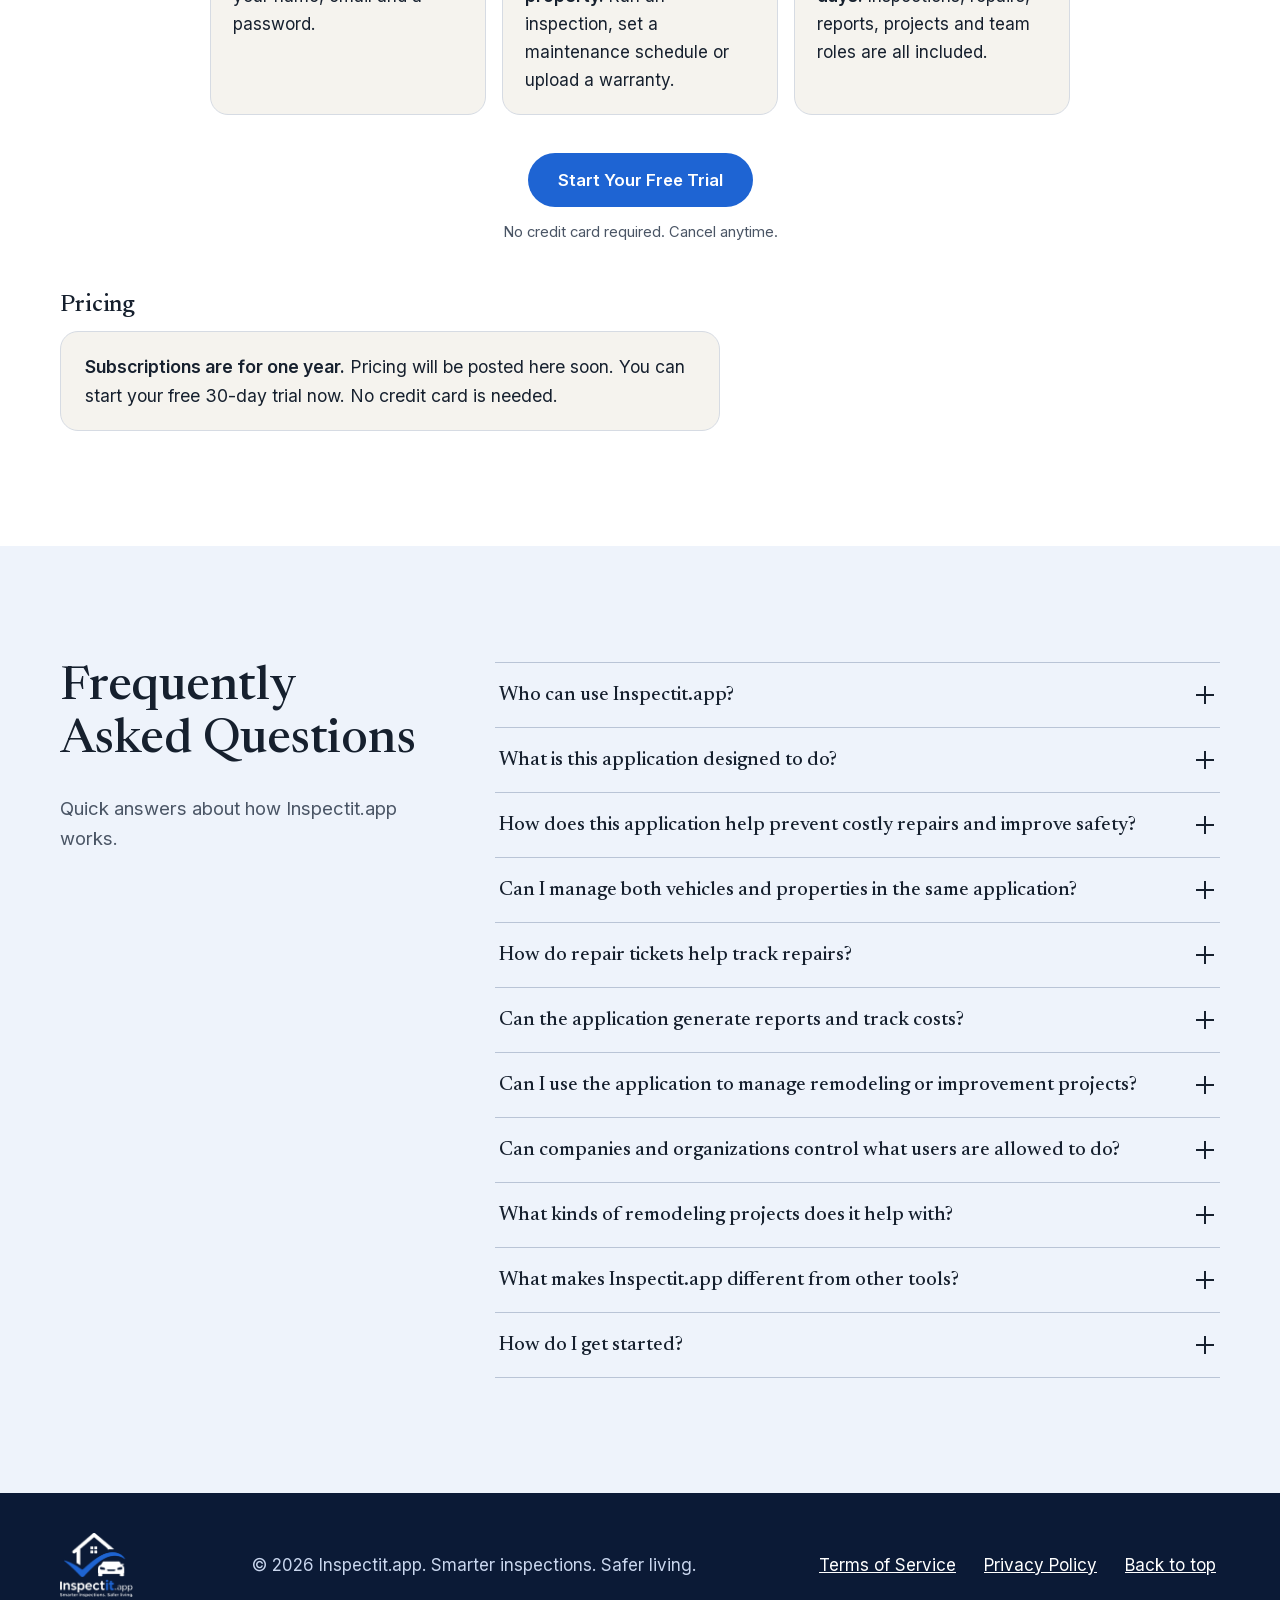
==== commit 98cf8d91: "Add draft Terms of Service and Privacy Policy pages New /terms and /privacy pages, linked from the f" ====
--- a/site/index.html
+++ b/site/index.html
@@ -285,7 +285,7 @@
       </div>
       <div id="pricing" class="pricing" tabindex="-1">
         <h3>Pricing</h3>
-        <p class="placeholder">Plans and prices coming.</p>
+        <p class="pricing__note"><strong>Subscriptions are for one year.</strong> Pricing will be posted here soon. You can start your free 30-day trial now. No credit card is needed.</p>
       </div>
     </div>
   </section>
@@ -352,7 +352,11 @@
   <div class="wrap site-footer__inner">
     <img src="assets/logo-white.png" alt="Inspectit.app" width="1200" height="1057" class="site-footer__logo">
     <p>&copy; <span id="year">2026</span> Inspectit.app. Smarter inspections. Safer living.</p>
-    <a href="#top">Back to top</a>
+    <nav class="site-footer__links" aria-label="Footer">
+      <a href="/terms">Terms of Service</a>
+      <a href="/privacy">Privacy Policy</a>
+      <a href="#top">Back to top</a>
+    </nav>
   </div>
 </footer>
 
@@ -403,7 +407,7 @@
           <select id="su-size" name="size"><option value="">Choose one</option><option value="1-5">1&ndash;5</option><option value="6-25">6&ndash;25</option><option value="26-100">26&ndash;100</option><option value="100+">More than 100</option></select>
         </div>
         <button type="submit" class="btn btn--solid btn--lg">Start My Free Trial</button>
-        <p class="microcopy">No credit card required. By signing up, you agree to the Terms of Service and Privacy Policy.</p>
+        <p class="microcopy">No credit card required. By signing up, you agree to the <a href="/terms" target="_blank" rel="noopener">Terms of Service<span class="visually-hidden"> (opens in a new tab)</span></a> and <a href="/privacy" target="_blank" rel="noopener">Privacy Policy<span class="visually-hidden"> (opens in a new tab)</span></a>.</p>
         <p id="signup-status" class="demo__status" role="status" aria-live="polite"></p>
       </form>
       <div id="signup-done" class="signup__done" hidden tabindex="-1">
--- a/site/css/styles.css
+++ b/site/css/styles.css
@@ -274,3 +274,30 @@
 .account__card h1{font-size:clamp(1.8rem,4vw,2.4rem)}
 .account__note{margin:1.4em 0 0}
 .account .btn{text-decoration:none}
+
+/* Footer links */
+.site-footer__links{display:flex;flex-wrap:wrap;gap:4px 20px}
+
+/* Legal pages (Terms of Service, Privacy Policy) */
+.legal{padding:clamp(32px,6vw,80px) 20px;background:var(--tint)}
+.legal__doc{max-width:780px;margin:0 auto;background:#fff;border-radius:var(--radius);padding:clamp(24px,5vw,56px);box-shadow:0 20px 40px rgba(11,26,54,.08)}
+.legal__doc h1{font-size:clamp(2rem,5vw,2.8rem);margin-bottom:.2em}
+.legal__doc h2{font-size:1.5rem;margin:1.6em 0 .5em;scroll-margin-top:calc(var(--header-h) + 16px)}
+.legal__doc h3{font-size:1.15rem;margin:1.2em 0 .4em;font-family:var(--sans);font-weight:600}
+.legal__doc p,.legal__doc li{max-width:68ch}
+.legal__doc ul,.legal__doc ol{padding-left:1.3em;margin:0 0 1em}
+.legal__doc li{margin-bottom:.5em}
+.legal__updated{color:var(--muted);margin:0 0 1.2em}
+.legal__lead{font-size:1.2rem}
+.legal__summary{background:var(--tint);border-left:4px solid var(--blue);border-radius:10px;padding:18px 22px;margin:1.4em 0}
+.legal__summary h2{margin:0 0 .4em;font-size:1.2rem}
+.legal__summary ul{margin:0}
+.legal__toc{margin:1.4em 0 2em}
+.legal__toc h2{font-size:1.15rem;margin:0 0 .4em}
+.legal__toc ol{columns:2;column-gap:32px;margin:0}
+.legal__toc a{display:inline-block;padding:3px 0}
+@media (max-width:640px){.legal__toc ol{columns:1}}
+.legal__other{margin-top:2.4em;padding-top:1.4em;border-top:1px solid var(--line)}
+mark.todo{background:#ffe27a;color:#000;padding:0 4px;border-radius:3px;font-weight:600}
+
+.pricing__note{max-width:60ch;font-size:1.1rem;background:var(--cream);border:1px solid var(--line);border-radius:var(--radius);padding:20px 24px;margin:0}
